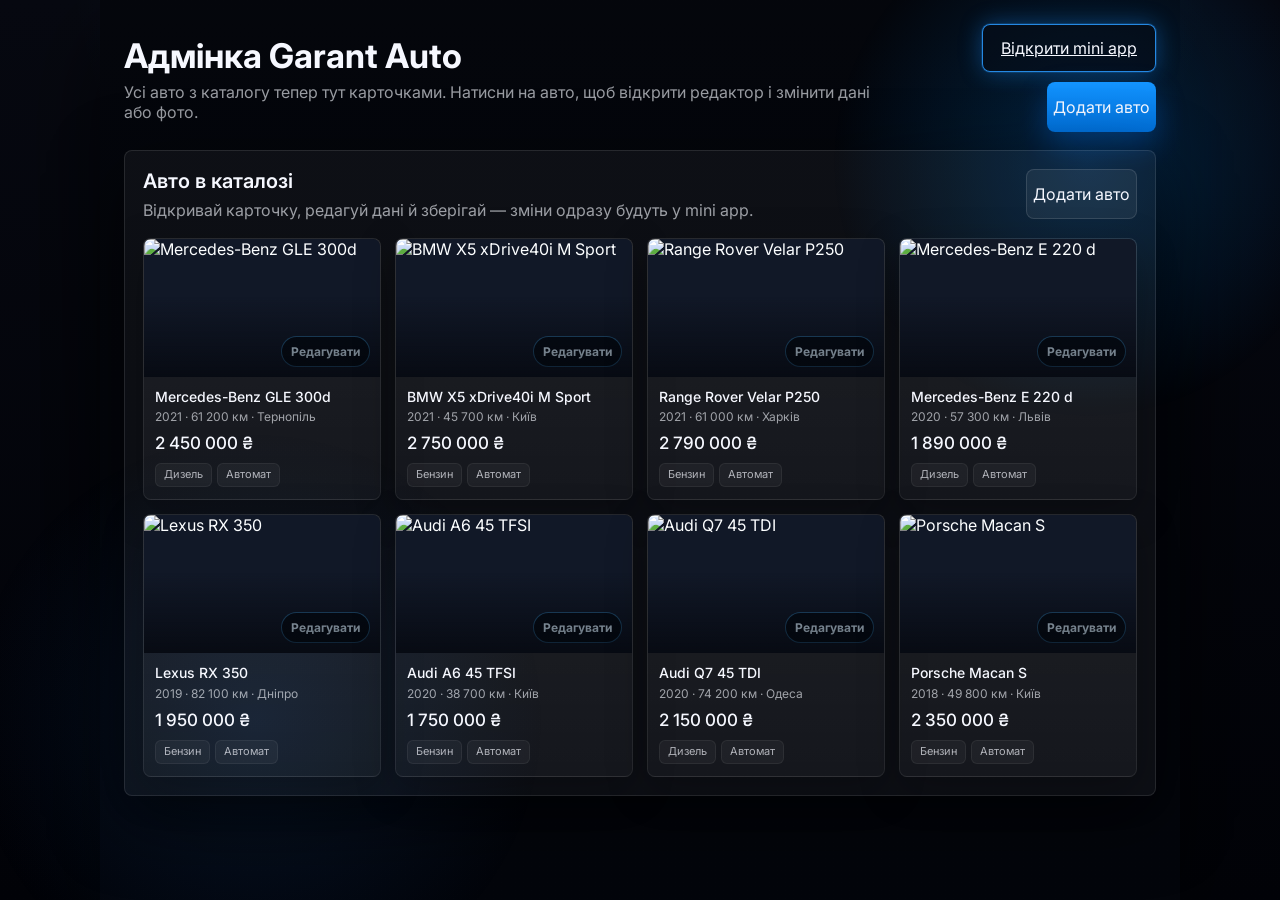
==== admin.html @ 07d1deeb "Move app files to root" ====
<!doctype html>
<html lang="uk">
  <head>
    <meta charset="UTF-8" />
    <meta name="viewport" content="width=device-width, initial-scale=1, viewport-fit=cover" />
    <meta name="theme-color" content="#05070c" />
    <title>Garant Auto Admin</title>
    <link rel="preconnect" href="https://fonts.googleapis.com" />
    <link rel="preconnect" href="https://fonts.gstatic.com" crossorigin />
    <link
      href="https://fonts.googleapis.com/css2?family=Inter:wght@400;500;600;700;800&display=swap"
      rel="stylesheet"
    />
    <link rel="stylesheet" href="./styles.css" />
  </head>
  <body>
    <main class="admin-shell">
      <header class="admin-header">
        <div>
          <h1>Адмінка Garant Auto</h1>
          <p>Усі авто з каталогу тепер тут карточками. Натисни на авто, щоб відкрити редактор і змінити дані або фото.</p>
        </div>
        <div class="admin-header-actions">
          <a class="primary-ghost" href="./index.html">Відкрити mini app</a>
          <button class="solid-button" type="button" data-add-car>Додати авто</button>
        </div>
      </header>

      <section class="admin-view is-active" data-admin-view="list">
        <div class="admin-card admin-catalog-card">
          <div class="admin-section-head">
            <div>
              <h2>Авто в каталозі</h2>
              <p>Відкривай карточку, редагуй дані й зберігай — зміни одразу будуть у mini app.</p>
            </div>
            <button class="soft-button" type="button" data-add-car-secondary>Додати авто</button>
          </div>
          <div class="admin-catalog-grid" data-admin-list></div>
        </div>
      </section>

      <section class="admin-view" data-admin-view="editor">
        <div class="admin-card admin-editor-card">
          <div class="admin-editor-head">
            <button class="soft-button" type="button" data-back-to-list>← Назад до карточок</button>
            <h2 data-form-title>Нове авто</h2>
          </div>

          <form class="admin-form" data-car-form>
            <input type="hidden" name="id" />
            <input type="hidden" name="cover" data-cover-input />
            <input type="hidden" name="photos" data-photos-input />

            <div class="field-row">
              <label class="field">
                <span>Назва</span>
                <input name="title" required placeholder="BMW X5 xDrive40i M Sport" />
              </label>
              <label class="field">
                <span>Статус</span>
                <select name="status" required>
                  <option value="В наявності">В наявності</option>
                  <option value="Бронь">Бронь</option>
                  <option value="Продано">Продано</option>
                </select>
              </label>
            </div>

            <div class="field-row">
              <label class="field">
                <span>Марка</span>
                <input name="make" required placeholder="BMW" />
              </label>
              <label class="field">
                <span>Модель</span>
                <input name="model" required placeholder="X5" />
              </label>
            </div>

            <div class="field-row">
              <label class="field">
                <span>Ціна, ₴</span>
                <input name="price" required type="number" min="0" inputmode="numeric" placeholder="2750000" />
              </label>
              <label class="field">
                <span>Рік</span>
                <input name="year" required type="number" min="1990" max="2035" inputmode="numeric" placeholder="2021" />
              </label>
            </div>

            <div class="field-row">
              <label class="field">
                <span>Пробіг, км</span>
                <input name="mileage" required type="number" min="0" inputmode="numeric" placeholder="45700" />
              </label>
              <label class="field">
                <span>Місто</span>
                <input name="city" required placeholder="Київ" />
              </label>
            </div>

            <div class="field-row">
              <label class="field">
                <span>Паливо</span>
                <select name="fuel" required>
                  <option value="Бензин">Бензин</option>
                  <option value="Дизель">Дизель</option>
                  <option value="Гібрид">Гібрид</option>
                  <option value="Електро">Електро</option>
                </select>
              </label>
              <label class="field">
                <span>Коробка</span>
                <select name="gearbox" required>
                  <option value="Автомат">Автомат</option>
                  <option value="Механіка">Механіка</option>
                  <option value="Типтронік">Типтронік</option>
                  <option value="Робот">Робот</option>
                  <option value="Варіатор">Варіатор</option>
                  <option value="DSG">DSG</option>
                  <option value="Напівавтомат">Напівавтомат</option>
                  <option value="Секвентальна">Секвентальна</option>
                </select>
              </label>
            </div>

            <div class="field-row">
              <label class="field">
                <span>Кузов</span>
                <input name="body" required placeholder="Позашляховик" />
              </label>
              <label class="field">
                <span>Двигун</span>
                <input name="engine" required placeholder="3.0 л" />
              </label>
            </div>

            <label class="field">
              <span>Опис</span>
              <textarea name="description" required placeholder="Офіційний автомобіль, прозора історія..."></textarea>
            </label>

            <div class="field photo-field">
              <span>Фото авто</span>
              <p>Натисни на квадрат з плюсом, щоб вибрати фото з галереї або папки. Перше фото буде головним у каталозі.</p>
              <input class="photo-input" type="file" accept="image/*" multiple data-photo-input />
              <div class="photo-grid" data-photo-grid></div>
            </div>

            <div class="admin-actions">
              <button class="soft-button" type="button" data-reset-form>Очистити</button>
              <button class="solid-button" type="submit">Зберегти авто</button>
            </div>
          </form>
        </div>
      </section>

      <div class="toast" data-toast></div>
    </main>
    <script src="./admin.js"></script>
  </body>
</html>
---- styles.css ----
:root {
  color-scheme: dark;
  --bg: #05070c;
  --panel: rgba(12, 16, 24, 0.88);
  --panel-solid: #0b0f17;
  --card: rgba(18, 22, 31, 0.82);
  --card-soft: rgba(255, 255, 255, 0.05);
  --line: rgba(255, 255, 255, 0.12);
  --line-strong: rgba(255, 255, 255, 0.2);
  --text: #f6f8ff;
  --muted: rgba(246, 248, 255, 0.62);
  --faint: rgba(246, 248, 255, 0.38);
  --blue: #0987ff;
  --blue-2: #4db5ff;
  --green: #2ee59d;
  --danger: #ff5b69;
  --radius: 8px;
  --shadow: 0 22px 70px rgba(0, 0, 0, 0.55);
  --safe-bottom: env(safe-area-inset-bottom, 0px);
}

* {
  box-sizing: border-box;
}

html {
  min-height: 100%;
  background: #020308;
}

body {
  min-height: 100dvh;
  margin: 0;
  background:
    radial-gradient(circle at 50% -10%, rgba(31, 129, 255, 0.22), transparent 36rem),
    linear-gradient(180deg, #070911 0%, #020308 100%);
  color: var(--text);
  font-family: Inter, system-ui, -apple-system, BlinkMacSystemFont, "Segoe UI", sans-serif;
  -webkit-font-smoothing: antialiased;
}

button,
input,
select,
textarea {
  font: inherit;
}

button {
  border: 0;
}

img {
  display: block;
  max-width: 100%;
}

.app-shell,
.admin-shell {
  width: min(100%, 440px);
  min-height: 100dvh;
  margin: 0 auto;
  background:
    linear-gradient(180deg, rgba(3, 5, 11, 0.48) 0%, rgba(3, 5, 11, 0.98) 42%),
    #05070c;
  position: relative;
  overflow: hidden;
  box-shadow: 0 30px 100px rgba(0, 0, 0, 0.6);
}

.app-shell::before,
.admin-shell::before {
  content: "";
  position: fixed;
  inset: 0;
  pointer-events: none;
  background:
    radial-gradient(circle at 85% 18%, rgba(0, 140, 255, 0.22), transparent 16rem),
    radial-gradient(circle at 20% 80%, rgba(24, 82, 154, 0.18), transparent 18rem);
}

.screen {
  min-height: 100dvh;
  padding: 20px 18px calc(96px + var(--safe-bottom));
  position: relative;
  z-index: 1;
  animation: screenIn 360ms ease both;
}

@keyframes screenIn {
  from {
    opacity: 0;
    transform: translateY(12px);
  }
  to {
    opacity: 1;
    transform: translateY(0);
  }
}

.topbar {
  height: 58px;
  display: grid;
  grid-template-columns: 48px 1fr 48px;
  align-items: center;
  gap: 8px;
  position: relative;
  z-index: 5;
}

.logo-mark {
  justify-self: center;
  width: 168px;
  height: 54px;
  display: grid;
  place-items: center;
  position: relative;
  overflow: visible;
}

.logo-image {
  width: 168px;
  height: 54px;
  object-fit: contain;
  filter: drop-shadow(0 0 18px rgba(0, 140, 255, 0.42));
}

.icon-button {
  width: 44px;
  height: 44px;
  border-radius: 50%;
  color: var(--text);
  background: rgba(255, 255, 255, 0.04);
  border: 1px solid rgba(255, 255, 255, 0.1);
  display: inline-grid;
  place-items: center;
  cursor: pointer;
  transition: transform 180ms ease, border-color 180ms ease, background 180ms ease, box-shadow 180ms ease;
}

.icon-button:hover,
.icon-button:focus-visible {
  border-color: rgba(55, 164, 255, 0.55);
  box-shadow: 0 0 0 4px rgba(10, 137, 255, 0.12);
}

.icon-button:active {
  transform: scale(0.94);
}

.icon-button.is-flat {
  background: transparent;
  border-color: transparent;
}

.icon {
  width: 23px;
  height: 23px;
  fill: none;
  stroke: currentColor;
  stroke-width: 1.8;
  stroke-linecap: round;
  stroke-linejoin: round;
}

.hamburger {
  justify-self: end;
  background: transparent;
  border-color: transparent;
}

.hamburger .icon {
  width: 28px;
  height: 28px;
}

/* Showroom hero */
.showroom-screen {
  padding-top: 0;
}

.hero {
  min-height: 500px;
  margin: -58px -18px 18px;
  padding: 100px 18px 22px;
  display: flex;
  flex-direction: column;
  justify-content: flex-end;
  position: relative;
  overflow: hidden;
  isolation: isolate;
  background: #05070c;
}

.hero::before {
  content: "";
  position: absolute;
  inset: 0;
  background: url("./assets/hero.jpg") center top / cover no-repeat;
  filter: brightness(0.88) saturate(1.12) contrast(1.04);
  z-index: -2;
}

.hero::after {
  content: "";
  position: absolute;
  inset: 0;
  z-index: -1;
  pointer-events: none;
  background:
    linear-gradient(180deg, rgba(5, 7, 12, 0) 0%, rgba(5, 7, 12, 0.02) 56%, rgba(5, 7, 12, 0.28) 78%, rgba(5, 7, 12, 0.72) 92%, #05070c 100%),
    linear-gradient(90deg, rgba(5, 7, 12, 0.045) 0%, rgba(5, 7, 12, 0) 7%, rgba(5, 7, 12, 0) 93%, rgba(5, 7, 12, 0.045) 100%);
}

.hero-tagline {
  position: absolute;
  z-index: 2;
  top: 108px;
  left: 18px;
  max-width: 258px;
  margin: 0;
  color: #2b5da2;
  font-size: clamp(25px, 6.4vw, 30px);
  line-height: 1.1;
  letter-spacing: -0.024em;
  font-weight: 700;
  -webkit-text-stroke: 0.25px rgba(179, 219, 255, 0.28);
  text-shadow:
    0 1px 0 rgba(176, 220, 255, 0.18),
    0 10px 30px rgba(0, 0, 0, 0.78),
    0 0 16px rgba(43, 93, 162, 0.42);
}

.hero-edge {
  position: absolute;
  z-index: 1;
  pointer-events: none;
}

.hero-edge-top {
  top: 0;
  left: 0;
  right: 0;
  height: 6px;
  -webkit-backdrop-filter: blur(2px);
  backdrop-filter: blur(2px);
  background: linear-gradient(180deg, rgba(5, 7, 12, 0.05), rgba(5, 7, 12, 0));
}

.hero-edge-right {
  top: 0;
  right: -1px;
  bottom: 0;
  width: 34px;
  -webkit-backdrop-filter: blur(2.5px);
  backdrop-filter: blur(2.5px);
  background: linear-gradient(270deg, rgba(5, 7, 12, 0.045) 0%, rgba(5, 7, 12, 0.025) 42%, rgba(5, 7, 12, 0) 100%);
  -webkit-mask-image: linear-gradient(270deg, #000 0%, rgba(0, 0, 0, 0.62) 36%, transparent 100%);
  mask-image: linear-gradient(270deg, #000 0%, rgba(0, 0, 0, 0.62) 36%, transparent 100%);
}

.hero-edge-bottom {
  left: 0;
  right: 0;
  bottom: 0;
  height: 158px;
  -webkit-backdrop-filter: blur(5px);
  backdrop-filter: blur(5px);
  background: linear-gradient(180deg, rgba(5, 7, 12, 0) 0%, rgba(5, 7, 12, 0.22) 38%, rgba(5, 7, 12, 0.72) 74%, #05070c 100%);
  -webkit-mask-image: linear-gradient(180deg, transparent 0%, rgba(0, 0, 0, 0.28) 26%, #000 100%);
  mask-image: linear-gradient(180deg, transparent 0%, rgba(0, 0, 0, 0.28) 26%, #000 100%);
}

.hero-edge-left {
  top: 0;
  left: -1px;
  bottom: 0;
  width: 22px;
  -webkit-backdrop-filter: blur(2px);
  backdrop-filter: blur(2px);
  background: linear-gradient(90deg, rgba(5, 7, 12, 0.035) 0%, rgba(5, 7, 12, 0.016) 44%, rgba(5, 7, 12, 0) 100%);
  -webkit-mask-image: linear-gradient(90deg, #000 0%, rgba(0, 0, 0, 0.55) 36%, transparent 100%);
  mask-image: linear-gradient(90deg, #000 0%, rgba(0, 0, 0, 0.55) 36%, transparent 100%);
}

.hero-content {
  position: relative;
  z-index: 1;
  display: grid;
  gap: 14px;
}

.hero-title {
  max-width: 330px;
  margin: 0 0 12px;
  font-size: clamp(42px, 11vw, 56px);
  line-height: 0.96;
  letter-spacing: 0;
  font-weight: 500;
}

.hero-copy {
  max-width: 240px;
  margin: 0 0 22px;
  color: rgba(246, 248, 255, 0.74);
  font-size: 17px;
  line-height: 1.45;
}

.primary-ghost {
  min-height: 48px;
  padding: 0 18px;
  border-radius: var(--radius);
  display: inline-flex;
  align-items: center;
  justify-content: center;
  gap: 9px;
  color: var(--text);
  background: rgba(7, 12, 22, 0.55);
  border: 1px solid rgba(43, 154, 255, 0.88);
  box-shadow: 0 0 0 1px rgba(43, 154, 255, 0.16), 0 0 22px rgba(23, 142, 255, 0.38);
  cursor: pointer;
  transition: transform 190ms ease, background 190ms ease, box-shadow 190ms ease;
}

.primary-ghost:active {
  transform: translateY(1px) scale(0.98);
}

.search-bar {
  height: 58px;
  display: grid;
  grid-template-columns: 42px 1fr 42px;
  align-items: center;
  gap: 4px;
  padding: 0 10px;
  border-radius: var(--radius);
  border: 1px solid rgba(255, 255, 255, 0.15);
  background: rgba(9, 13, 22, 0.76);
  box-shadow: inset 0 1px 0 rgba(255, 255, 255, 0.05), 0 14px 38px rgba(0, 0, 0, 0.22);
  backdrop-filter: blur(18px);
}

.hero .search-bar {
  margin-top: 0;
}

.search-bar input {
  width: 100%;
  min-width: 0;
  border: 0;
  outline: 0;
  background: transparent;
  color: var(--text);
  font-size: 15px;
}

.search-bar input::placeholder {
  color: rgba(246, 248, 255, 0.46);
}

.search-bar .icon-button {
  width: 38px;
  height: 38px;
  background: transparent;
  border-color: transparent;
}

.section-head {
  display: flex;
  align-items: end;
  justify-content: space-between;
  gap: 14px;
  margin: 22px 0 14px;
}

.section-title,
.page-title {
  margin: 0;
  font-weight: 500;
  letter-spacing: 0;
}

.section-title {
  font-size: 23px;
}

.page-title {
  margin-top: 18px;
  margin-bottom: 16px;
  font-size: 42px;
  line-height: 1.05;
}

.text-link {
  color: rgba(126, 184, 255, 0.94);
  background: transparent;
  display: inline-flex;
  align-items: center;
  gap: 8px;
  padding: 8px 0;
  cursor: pointer;
  white-space: nowrap;
}

.rail {
  display: grid;
  grid-auto-flow: column;
  grid-auto-columns: minmax(166px, 1fr);
  gap: 12px;
  overflow-x: auto;
  padding: 0 0 18px;
  margin: 0 -4px;
  scroll-snap-type: x mandatory;
  scrollbar-width: none;
}

.rail::-webkit-scrollbar {
  display: none;
}

.rail .car-card {
  scroll-snap-align: start;
}

.toolbar {
  display: grid;
  grid-template-columns: auto minmax(0, 1fr) 94px;
  gap: 10px;
  align-items: center;
  margin: 14px 0 18px;
  position: relative;
  z-index: 6;
}

.pill-button {
  height: 48px;
  padding: 0 14px;
  border-radius: var(--radius);
  border: 1px solid rgba(255, 255, 255, 0.12);
  background: rgba(255, 255, 255, 0.035);
  color: var(--text);
  display: inline-flex;
  align-items: center;
  justify-content: center;
  gap: 8px;
  cursor: pointer;
  transition: transform 180ms ease, border-color 180ms ease, background 180ms ease, box-shadow 180ms ease;
  white-space: nowrap;
}

.filter-action {
  padding-inline: 12px;
}

.sort-control {
  min-width: 0;
  position: relative;
}

.sort-button {
  width: 100%;
  min-width: 0;
  padding-inline: 10px;
}

.sort-label {
  min-width: 0;
  overflow: hidden;
  text-overflow: ellipsis;
}

.sort-popover {
  position: absolute;
  top: calc(100% + 8px);
  left: 50%;
  width: min(178px, 84vw);
  display: grid;
  gap: 6px;
  padding: 8px;
  border-radius: var(--radius);
  background: rgba(11, 16, 25, 0.98);
  border: 1px solid rgba(255, 255, 255, 0.12);
  box-shadow: var(--shadow);
  transform: translate(-50%, -6px);
  opacity: 0;
  pointer-events: none;
  transition: opacity 180ms ease, transform 180ms ease;
}

.sort-control.is-open .sort-popover {
  transform: translate(-50%, 0);
  opacity: 1;
  pointer-events: auto;
}

.sort-popover button {
  min-height: 40px;
  border-radius: 6px;
  padding: 0 10px;
  color: var(--text);
  background: transparent;
  text-align: left;
  cursor: pointer;
}

.sort-popover button.is-active,
.sort-popover button:hover {
  background: rgba(12, 127, 255, 0.18);
  color: #d7efff;
}

.pill-button.is-active,
.pill-button:hover,
.pill-button:focus-visible {
  border-color: rgba(43, 154, 255, 0.78);
  background: rgba(8, 112, 223, 0.16);
  box-shadow: 0 0 18px rgba(17, 137, 255, 0.24);
}

.pill-button:active {
  transform: scale(0.97);
}

.view-toggle {
  display: grid;
  grid-template-columns: 1fr 1fr;
  width: 94px;
  height: 48px;
  border-radius: var(--radius);
  border: 1px solid rgba(255, 255, 255, 0.12);
  overflow: hidden;
}

.view-toggle button {
  color: var(--muted);
  background: rgba(255, 255, 255, 0.03);
  display: grid;
  place-items: center;
  cursor: pointer;
}

.view-toggle button.is-active {
  color: var(--blue-2);
  background: rgba(12, 136, 255, 0.16);
}

.grid {
  display: grid;
  grid-template-columns: repeat(2, minmax(0, 1fr));
  gap: 14px;
}

.grid.is-list {
  grid-template-columns: 1fr;
}

.car-card {
  min-width: 0;
  border-radius: var(--radius);
  overflow: hidden;
  background: linear-gradient(180deg, rgba(255, 255, 255, 0.07), rgba(255, 255, 255, 0.035));
  border: 1px solid rgba(255, 255, 255, 0.08);
  box-shadow: 0 12px 40px rgba(0, 0, 0, 0.25);
  position: relative;
  cursor: pointer;
  transition: transform 180ms ease, border-color 180ms ease, box-shadow 180ms ease;
}

.car-card:hover,
.car-card:focus-visible {
  transform: translateY(-3px);
  border-color: rgba(46, 151, 255, 0.36);
  box-shadow: 0 18px 52px rgba(0, 0, 0, 0.32);
}

.car-card:active {
  transform: translateY(-1px) scale(0.99);
}

.car-media {
  height: 138px;
  position: relative;
  overflow: hidden;
  background: #111827;
}

.rail .car-media {
  height: 152px;
}

.grid.is-list .car-card {
  display: grid;
  grid-template-columns: 148px 1fr;
  min-height: 146px;
}

.grid.is-list .car-media {
  height: 100%;
}

.car-media img {
  width: 100%;
  height: 100%;
  object-fit: cover;
  filter: saturate(0.88) contrast(1.05);
  transition: transform 500ms ease;
}

.car-card:hover .car-media img {
  transform: scale(1.045);
}

.car-media::after {
  content: "";
  position: absolute;
  inset: 0;
  background: linear-gradient(180deg, transparent 42%, rgba(3, 5, 10, 0.68) 100%);
}

.favorite-button {
  position: absolute;
  top: 10px;
  right: 10px;
  z-index: 2;
  width: 36px;
  height: 36px;
  border-radius: 50%;
  display: grid;
  place-items: center;
  color: #fff;
  background: rgba(2, 4, 8, 0.35);
  border: 1px solid rgba(255, 255, 255, 0.16);
  backdrop-filter: blur(12px);
  cursor: pointer;
  transition: transform 160ms ease, color 160ms ease, background 160ms ease;
}

.favorite-button.is-saved {
  color: #ff7582;
  background: rgba(255, 91, 105, 0.14);
}

.favorite-button.is-saved .icon {
  fill: currentColor;
}

.favorite-button:active {
  transform: scale(0.9);
}

.car-body {
  padding: 11px 11px 12px;
}

.car-title {
  margin: 0 0 4px;
  font-size: 14px;
  line-height: 1.22;
  font-weight: 500;
}

.grid.is-list .car-title {
  font-size: 17px;
}

.car-meta {
  margin: 0 0 8px;
  color: var(--muted);
  font-size: 12px;
  line-height: 1.35;
}

.price {
  margin: 0;
  font-size: 17px;
  font-weight: 500;
  letter-spacing: 0;
}

.grid.is-list .price {
  font-size: 20px;
}

.chips {
  display: flex;
  flex-wrap: wrap;
  gap: 5px;
  margin-top: 10px;
}

.chip {
  min-height: 24px;
  padding: 4px 8px;
  border-radius: 6px;
  background: rgba(255, 255, 255, 0.045);
  border: 1px solid rgba(255, 255, 255, 0.06);
  color: rgba(246, 248, 255, 0.68);
  font-size: 11px;
  line-height: 1.2;
}

.empty-state {
  min-height: 300px;
  display: grid;
  place-items: center;
  text-align: center;
  color: var(--muted);
  border: 1px dashed rgba(255, 255, 255, 0.13);
  border-radius: var(--radius);
  background: rgba(255, 255, 255, 0.025);
  padding: 28px;
}

.empty-state h2 {
  margin: 0 0 10px;
  color: var(--text);
  font-size: 22px;
  font-weight: 600;
}

.empty-state p {
  margin: 0;
  line-height: 1.5;
}

.bottom-nav {
  position: fixed;
  left: 50%;
  bottom: 0;
  z-index: 20;
  width: min(100%, 440px);
  transform: translateX(-50%);
  display: grid;
  grid-template-columns: repeat(4, 1fr);
  gap: 0;
  padding: 9px 10px calc(9px + var(--safe-bottom));
  background: rgba(9, 12, 19, 0.9);
  border-top: 1px solid rgba(255, 255, 255, 0.1);
  backdrop-filter: blur(22px);
  box-shadow: 0 -18px 50px rgba(0, 0, 0, 0.34);
}

.nav-item {
  height: 62px;
  border-radius: var(--radius);
  color: rgba(246, 248, 255, 0.58);
  background: transparent;
  display: flex;
  flex-direction: column;
  align-items: center;
  justify-content: center;
  gap: 5px;
  cursor: pointer;
  transition: color 190ms ease, background 190ms ease, box-shadow 190ms ease, transform 190ms ease;
}

.nav-item span {
  font-size: 11px;
}

.nav-item .icon {
  width: 25px;
  height: 25px;
}

.nav-item.is-active {
  color: #cce9ff;
  background: rgba(0, 127, 255, 0.22);
  box-shadow: inset 0 0 0 1px rgba(28, 141, 255, 0.62), 0 0 24px rgba(0, 127, 255, 0.3);
}

.nav-item:active {
  transform: scale(0.96);
}

.drawer-backdrop {
  position: absolute;
  inset: 0;
  z-index: 50;
  background: rgba(0, 0, 0, 0.46);
  opacity: 0;
  pointer-events: none;
  transition: opacity 260ms ease;
}

.sheet-backdrop {
  position: fixed;
  inset: 0;
  z-index: 50;
  background: rgba(0, 0, 0, 0.46);
  opacity: 0;
  pointer-events: none;
  transition: opacity 260ms ease;
}

.drawer-backdrop.is-open,
.sheet-backdrop.is-open {
  opacity: 1;
  pointer-events: auto;
}

.drawer {
  position: absolute;
  z-index: 55;
  top: 0;
  right: 0;
  width: min(82vw, 320px);
  height: 100%;
  min-height: 100dvh;
  padding: 24px 18px;
  background:
    linear-gradient(180deg, rgba(18, 24, 36, 0.98), rgba(6, 9, 15, 0.98)),
    #0a0e17;
  border-left: 1px solid rgba(255, 255, 255, 0.12);
  box-shadow: -24px 0 70px rgba(0, 0, 0, 0.55);
  transform: translateX(105%);
  transition: transform 320ms cubic-bezier(0.22, 1, 0.36, 1);
}

.drawer.is-open {
  transform: translateX(0);
}

.drawer-head {
  display: flex;
  justify-content: space-between;
  align-items: center;
  margin-bottom: 28px;
}

.drawer-title {
  margin: 0;
  font-size: 15px;
  letter-spacing: 0.08em;
  text-transform: uppercase;
  color: var(--muted);
}

.drawer-nav {
  display: grid;
  gap: 10px;
}

.drawer-link {
  min-height: 54px;
  border-radius: var(--radius);
  color: var(--text);
  background: rgba(255, 255, 255, 0.04);
  border: 1px solid rgba(255, 255, 255, 0.09);
  display: flex;
  align-items: center;
  justify-content: space-between;
  padding: 0 14px;
  cursor: pointer;
  transition: background 180ms ease, border-color 180ms ease, transform 180ms ease;
}

.drawer-link.is-active,
.drawer-link:hover {
  background: rgba(12, 127, 255, 0.16);
  border-color: rgba(48, 157, 255, 0.58);
}

.drawer-link:active {
  transform: scale(0.98);
}

.sheet {
  position: fixed;
  z-index: 60;
  left: 50%;
  bottom: 0;
  width: min(100%, 440px);
  max-height: min(82dvh, 720px);
  overflow: auto;
  transform: translate(-50%, 105%);
  border-radius: 20px 20px 0 0;
  background:
    linear-gradient(180deg, rgba(17, 23, 34, 0.98), rgba(7, 10, 16, 0.98)),
    #080c13;
  border: 1px solid rgba(255, 255, 255, 0.1);
  box-shadow: 0 -30px 80px rgba(0, 0, 0, 0.64);
  padding: 18px 18px calc(22px + var(--safe-bottom));
  transition: transform 320ms cubic-bezier(0.22, 1, 0.36, 1);
}

.sheet.is-open {
  transform: translate(-50%, 0);
}

.sheet-head {
  display: flex;
  align-items: center;
  justify-content: space-between;
  margin-bottom: 16px;
}

.sheet-head h2 {
  margin: 0;
  font-size: 24px;
  font-weight: 600;
}

.filter-form {
  display: grid;
  gap: 13px;
}

.field {
  display: grid;
  gap: 8px;
}

.field label {
  color: rgba(246, 248, 255, 0.7);
  font-size: 13px;
}

.field input,
.field select,
.field textarea {
  width: 100%;
  min-height: 46px;
  border-radius: var(--radius);
  border: 1px solid rgba(255, 255, 255, 0.12);
  outline: 0;
  background: rgba(255, 255, 255, 0.055);
  color: var(--text);
  padding: 0 12px;
}

.make-field > span {
  color: rgba(246, 248, 255, 0.7);
  font-size: 13px;
}

.make-search {
  margin-bottom: 2px;
}

.make-options {
  max-height: 188px;
  overflow: auto;
  display: grid;
  grid-template-columns: repeat(2, minmax(0, 1fr));
  gap: 7px;
  padding-right: 3px;
  scrollbar-width: thin;
}

.make-options button {
  min-height: 38px;
  border-radius: 6px;
  padding: 0 10px;
  color: rgba(246, 248, 255, 0.76);
  background: rgba(255, 255, 255, 0.045);
  border: 1px solid rgba(255, 255, 255, 0.08);
  text-align: left;
  cursor: pointer;
}

.make-options button.is-active,
.make-options button:hover {
  color: var(--text);
  border-color: rgba(43, 154, 255, 0.7);
  background: rgba(8, 112, 223, 0.16);
}

.field textarea {
  min-height: 118px;
  padding-top: 12px;
  resize: vertical;
  line-height: 1.45;
}

.field select option {
  color: #10131b;
}

.field-row {
  display: grid;
  grid-template-columns: 1fr 1fr;
  gap: 10px;
}

.sheet-actions,
.admin-actions {
  display: grid;
  grid-template-columns: 1fr 1fr;
  gap: 10px;
  margin-top: 8px;
}

.solid-button,
.soft-button,
.danger-button {
  min-height: 50px;
  border-radius: var(--radius);
  color: var(--text);
  cursor: pointer;
  transition: transform 180ms ease, opacity 180ms ease, box-shadow 180ms ease;
}

.solid-button {
  background: linear-gradient(180deg, #1394ff, #006ed7);
  box-shadow: 0 12px 30px rgba(0, 120, 255, 0.32);
}

.soft-button {
  background: rgba(255, 255, 255, 0.06);
  border: 1px solid rgba(255, 255, 255, 0.12);
}

.danger-button {
  background: rgba(255, 91, 105, 0.12);
  border: 1px solid rgba(255, 91, 105, 0.32);
  color: #ff9aa3;
}

.solid-button:active,
.soft-button:active,
.danger-button:active {
  transform: scale(0.98);
}

.detail-screen {
  padding: 0 0 calc(92px + var(--safe-bottom));
}

.detail-topbar {
  position: absolute;
  inset: 20px 18px auto;
  z-index: 5;
  grid-template-columns: 48px 1fr 96px;
}

.icon-button.is-saved {
  color: #ff7582;
  background: rgba(255, 91, 105, 0.14);
}

.icon-button.is-saved .icon {
  fill: currentColor;
}

.detail-hero {
  min-height: 535px;
  padding: 90px 18px 20px;
  position: relative;
  overflow: hidden;
}

.detail-hero::after {
  content: "";
  position: absolute;
  width: 640px;
  height: 230px;
  right: -245px;
  bottom: 88px;
  border-radius: 50%;
  border: 17px solid rgba(13, 139, 255, 0.72);
  border-left-color: transparent;
  border-bottom-color: rgba(74, 196, 255, 0.58);
  filter: blur(1px) drop-shadow(0 0 22px rgba(0, 127, 255, 0.7));
  transform: rotate(-12deg);
}

.detail-main-photo {
  position: absolute;
  inset: 0;
  width: 100%;
  height: 100%;
  object-fit: cover;
  filter: brightness(0.58) saturate(0.92) contrast(1.08);
}

.detail-hero::before {
  content: "";
  position: absolute;
  inset: 0;
  z-index: 1;
  background: linear-gradient(180deg, rgba(3, 5, 10, 0.2), rgba(3, 5, 10, 0.14) 44%, #05070c 96%);
}

.thumbs {
  position: relative;
  z-index: 2;
  display: grid;
  grid-template-columns: repeat(5, 1fr);
  gap: 9px;
  margin-top: 330px;
}

.thumb {
  height: 72px;
  border-radius: var(--radius);
  overflow: hidden;
  border: 1px solid rgba(255, 255, 255, 0.14);
  background: rgba(255, 255, 255, 0.04);
  cursor: pointer;
}

.thumb.is-active {
  border-color: rgba(30, 151, 255, 0.95);
  box-shadow: 0 0 18px rgba(0, 127, 255, 0.36);
}

.thumb img {
  width: 100%;
  height: 100%;
  object-fit: cover;
}

.counter-badge {
  position: absolute;
  left: 18px;
  bottom: 112px;
  z-index: 3;
  padding: 8px 12px;
  border-radius: var(--radius);
  background: rgba(4, 7, 13, 0.58);
  border: 1px solid rgba(255, 255, 255, 0.12);
  backdrop-filter: blur(14px);
  font-size: 13px;
}

.detail-content {
  padding: 0 18px 20px;
  position: relative;
  z-index: 2;
}

.status-row {
  display: flex;
  flex-wrap: wrap;
  gap: 8px;
  margin-bottom: 18px;
}

.status-pill {
  min-height: 32px;
  display: inline-flex;
  align-items: center;
  gap: 8px;
  padding: 6px 12px;
  border-radius: 999px;
  background: rgba(255, 255, 255, 0.055);
  border: 1px solid rgba(255, 255, 255, 0.09);
  color: rgba(246, 248, 255, 0.78);
  font-size: 13px;
}

.status-dot {
  width: 9px;
  height: 9px;
  border-radius: 50%;
  background: var(--blue);
  box-shadow: 0 0 12px rgba(0, 127, 255, 0.8);
}

.detail-title {
  margin: 0 0 10px;
  font-size: 32px;
  line-height: 1.08;
  font-weight: 500;
}

.detail-meta {
  display: flex;
  flex-wrap: wrap;
  gap: 9px;
  margin: 0 0 18px;
  color: var(--muted);
}

.detail-price {
  margin: 0 0 20px;
  font-size: 33px;
  line-height: 1;
  font-weight: 500;
}

.spec-grid {
  display: grid;
  grid-template-columns: repeat(4, minmax(0, 1fr));
  border: 1px solid rgba(255, 255, 255, 0.11);
  border-radius: var(--radius);
  overflow: hidden;
  background: rgba(255, 255, 255, 0.035);
  margin-bottom: 22px;
}

.spec {
  min-height: 120px;
  padding: 12px 8px;
  text-align: center;
  border-right: 1px solid rgba(255, 255, 255, 0.09);
  display: flex;
  flex-direction: column;
  align-items: center;
  justify-content: center;
  gap: 5px;
}

.spec:last-child {
  border-right: 0;
}

.spec .icon {
  color: #64b9ff;
  width: 24px;
  height: 24px;
  margin-bottom: 3px;
}

.spec-label {
  color: var(--muted);
  font-size: 12px;
}

.spec-value {
  font-size: 16px;
  line-height: 1.22;
}

.spec-note {
  color: var(--muted);
  font-size: 12px;
}

.description h2 {
  margin: 0 0 12px;
  font-size: 21px;
  font-weight: 500;
}

.description p {
  max-height: 94px;
  overflow: hidden;
  margin: 0;
  color: rgba(246, 248, 255, 0.74);
  line-height: 1.55;
}

.description.is-expanded p {
  max-height: none;
}

.show-more {
  margin-top: 8px;
  color: #66b7ff;
  background: transparent;
  padding: 6px 0;
  cursor: pointer;
}

.contact-bar {
  position: sticky;
  bottom: calc(83px + var(--safe-bottom));
  z-index: 9;
  display: grid;
  grid-template-columns: 1fr 1fr;
  gap: 10px;
  margin-top: 20px;
}

.contact-bar .soft-button,
.contact-bar .solid-button {
  display: inline-flex;
  align-items: center;
  justify-content: center;
  gap: 8px;
}

.admin-shell {
  width: min(100%, 1080px);
  min-height: 100dvh;
  overflow: visible;
  padding: 24px;
}

.admin-layout {
  position: relative;
  z-index: 1;
  display: grid;
  grid-template-columns: minmax(300px, 390px) 1fr;
  gap: 18px;
  align-items: start;
}

.admin-header {
  position: relative;
  z-index: 1;
  display: flex;
  justify-content: space-between;
  align-items: center;
  gap: 14px;
  margin-bottom: 18px;
}

.admin-header h1 {
  margin: 0;
  font-size: 34px;
  font-weight: 700;
}

.admin-header p {
  margin: 6px 0 0;
  color: var(--muted);
}

.admin-card {
  border-radius: var(--radius);
  border: 1px solid rgba(255, 255, 255, 0.1);
  background: rgba(255, 255, 255, 0.045);
  box-shadow: var(--shadow);
  padding: 16px;
}

.admin-card h2 {
  margin: 0 0 14px;
  font-size: 20px;
  font-weight: 600;
}

.admin-form {
  display: grid;
  gap: 12px;
}

.admin-list {
  display: grid;
  gap: 12px;
}

.admin-row {
  display: grid;
  grid-template-columns: 120px 1fr auto;
  gap: 12px;
  align-items: center;
  border-radius: var(--radius);
  border: 1px solid rgba(255, 255, 255, 0.09);
  background: rgba(255, 255, 255, 0.035);
  padding: 10px;
}

.admin-row img {
  width: 120px;
  height: 78px;
  object-fit: cover;
  border-radius: 6px;
  background: rgba(255, 255, 255, 0.06);
}

.admin-row h3 {
  margin: 0 0 4px;
  font-size: 16px;
}

.admin-row p {
  margin: 0;
  color: var(--muted);
  font-size: 13px;
}

.row-actions {
  display: grid;
  gap: 8px;
  min-width: 86px;
}

.toast {
  position: fixed;
  left: 50%;
  bottom: calc(106px + var(--safe-bottom));
  z-index: 100;
  transform: translate(-50%, 20px);
  opacity: 0;
  pointer-events: none;
  max-width: min(92vw, 390px);
  padding: 13px 16px;
  border-radius: var(--radius);
  background: rgba(17, 23, 34, 0.94);
  border: 1px solid rgba(255, 255, 255, 0.12);
  box-shadow: var(--shadow);
  color: var(--text);
  transition: opacity 240ms ease, transform 240ms ease;
}

.toast.is-visible {
  transform: translate(-50%, 0);
  opacity: 1;
}

@media (max-width: 390px) {
  .screen {
    padding-left: 14px;
    padding-right: 14px;
  }

  .hero {
    margin-left: -14px;
    margin-right: -14px;
    padding-left: 14px;
    padding-right: 14px;
  }

  .hero-title {
    font-size: 40px;
  }

  .page-title {
    font-size: 38px;
  }

  .grid {
    gap: 10px;
  }

  .car-media {
    height: 124px;
  }

  .car-body {
    padding: 10px 9px;
  }

  .price {
    font-size: 15px;
  }

  .toolbar {
    gap: 8px;
    grid-template-columns: auto minmax(0, 1fr) 82px;
  }

  .pill-button {
    padding: 0 10px;
  }

  .view-toggle {
    width: 82px;
  }

  .spec-grid {
    grid-template-columns: repeat(2, minmax(0, 1fr));
  }

  .spec:nth-child(2) {
    border-right: 0;
  }

  .spec:nth-child(1),
  .spec:nth-child(2) {
    border-bottom: 1px solid rgba(255, 255, 255, 0.09);
  }
}

@media (max-width: 760px) {
  .admin-shell {
    width: 100%;
    padding: 18px;
  }

  .admin-layout {
    grid-template-columns: 1fr;
  }

  .admin-header {
    align-items: flex-start;
    flex-direction: column;
  }

  .admin-row {
    grid-template-columns: 96px 1fr;
  }

  .admin-row img {
    width: 96px;
  }

  .row-actions {
    grid-column: 1 / -1;
    grid-template-columns: 1fr 1fr;
  }
}

/* Updated admin catalog/editor */
.admin-header-actions {
  display: flex;
  align-items: center;
  justify-content: flex-end;
  gap: 10px;
  flex-wrap: wrap;
}

.admin-view {
  display: none;
  position: relative;
  z-index: 1;
}

.admin-view.is-active {
  display: block;
}

.admin-catalog-card,
.admin-editor-card {
  padding: 18px;
}

.admin-section-head,
.admin-editor-head {
  display: flex;
  align-items: flex-start;
  justify-content: space-between;
  gap: 14px;
  margin-bottom: 16px;
}

.admin-section-head h2,
.admin-editor-head h2 {
  margin: 0;
}

.admin-section-head p {
  margin: 6px 0 0;
  color: var(--muted);
  line-height: 1.45;
}

.admin-catalog-grid {
  display: grid;
  grid-template-columns: repeat(auto-fill, minmax(210px, 1fr));
  gap: 14px;
}

.admin-car-card {
  cursor: pointer;
  transition: transform 180ms ease, border-color 180ms ease, box-shadow 180ms ease;
}

.admin-car-card:hover,
.admin-car-card:focus-visible {
  transform: translateY(-2px);
  border-color: rgba(77, 181, 255, 0.55);
  box-shadow: 0 18px 44px rgba(0, 0, 0, 0.36), 0 0 0 1px rgba(77, 181, 255, 0.12);
  outline: none;
}

.admin-card-badge {
  position: absolute;
  right: 10px;
  bottom: 10px;
  padding: 7px 9px;
  border-radius: 999px;
  color: #d9efff;
  background: rgba(4, 9, 17, 0.74);
  border: 1px solid rgba(77, 181, 255, 0.42);
  backdrop-filter: blur(12px);
  font-size: 12px;
  font-weight: 700;
}

.admin-editor-card {
  max-width: 860px;
  margin: 0 auto;
}

.admin-form textarea[name="description"] {
  min-height: 120px;
}

.photo-field > p {
  margin: -3px 0 10px;
  color: var(--muted);
  line-height: 1.45;
  font-size: 14px;
}

.photo-input {
  display: none;
}

.photo-grid {
  display: grid;
  grid-template-columns: repeat(auto-fill, minmax(112px, 1fr));
  gap: 10px;
}

.photo-tile,
.photo-add {
  min-height: 112px;
  border-radius: 10px;
  overflow: hidden;
  position: relative;
  border: 1px solid rgba(77, 181, 255, 0.28);
  background: rgba(255, 255, 255, 0.04);
}

.photo-tile img {
  width: 100%;
  height: 112px;
  object-fit: cover;
}

.photo-add {
  display: grid;
  place-items: center;
  align-content: center;
  gap: 5px;
  color: rgba(217, 239, 255, 0.92);
  cursor: pointer;
  border-style: dashed;
  transition: border-color 180ms ease, background 180ms ease, transform 180ms ease;
}

.photo-add:hover,
.photo-add:focus-visible {
  border-color: rgba(77, 181, 255, 0.72);
  background: rgba(77, 181, 255, 0.09);
  transform: translateY(-1px);
  outline: none;
}

.photo-add span {
  font-size: 34px;
  line-height: 0.8;
  font-weight: 300;
}

.photo-add small {
  font-size: 12px;
  color: var(--muted);
}

.cover-label,
.cover-button,
.remove-photo {
  position: absolute;
  border-radius: 999px;
  backdrop-filter: blur(12px);
}

.cover-label,
.cover-button {
  left: 7px;
  bottom: 7px;
  padding: 6px 8px;
  font-size: 11px;
  font-weight: 700;
  color: #eaf6ff;
  background: rgba(5, 11, 20, 0.72);
  border: 1px solid rgba(77, 181, 255, 0.38);
}

.cover-button {
  cursor: pointer;
}

.remove-photo {
  right: 7px;
  top: 7px;
  width: 28px;
  height: 28px;
  color: #fff;
  background: rgba(5, 7, 12, 0.72);
  border: 1px solid rgba(255, 255, 255, 0.18);
  cursor: pointer;
  font-size: 19px;
  line-height: 1;
}

@media (max-width: 760px) {
  .admin-header-actions,
  .admin-section-head,
  .admin-editor-head {
    width: 100%;
    flex-direction: column;
    align-items: stretch;
  }

  .admin-header-actions .primary-ghost,
  .admin-header-actions .solid-button,
  .admin-section-head .soft-button,
  .admin-editor-head .soft-button {
    width: 100%;
  }

  .admin-catalog-grid {
    grid-template-columns: repeat(2, minmax(0, 1fr));
    gap: 10px;
  }

  .admin-car-card .car-media {
    height: 126px;
  }
}
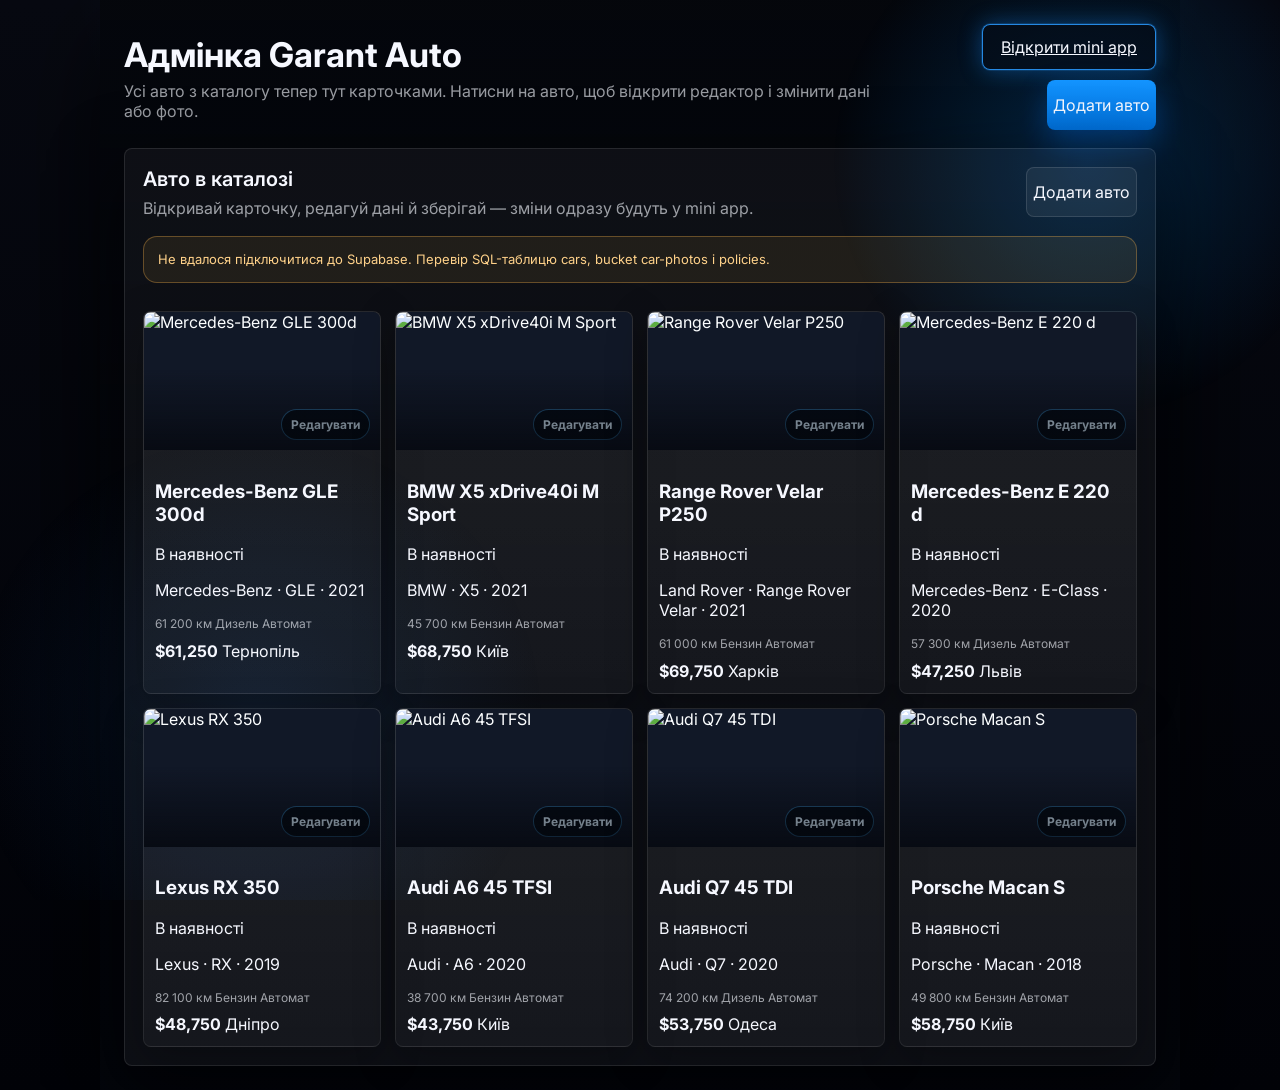
==== commit 48d9e773: "Compact showroom and switch prices to USD" ====
--- a/admin.html
+++ b/admin.html
@@ -79,8 +79,8 @@
 
             <div class="field-row">
               <label class="field">
-                <span>Ціна, ₴</span>
-                <input name="price" required type="number" min="0" inputmode="numeric" placeholder="2750000" />
+                <span>Ціна, $</span>
+                <input name="price" required type="number" min="0" inputmode="numeric" placeholder="68750" />
               </label>
               <label class="field">
                 <span>Рік</span>
--- a/styles.css
+++ b/styles.css
@@ -16,6 +16,7 @@
   --danger: #ff5b69;
   --radius: 8px;
   --shadow: 0 22px 70px rgba(0, 0, 0, 0.55);
+  --safe-top: env(safe-area-inset-top, 0px);
   --safe-bottom: env(safe-area-inset-bottom, 0px);
 }
 
@@ -99,7 +100,7 @@
 }
 
 .topbar {
-  height: 58px;
+  height: 52px;
   display: grid;
   grid-template-columns: 48px 1fr 48px;
   align-items: center;
@@ -180,9 +181,9 @@
 }
 
 .hero {
-  min-height: 500px;
-  margin: -58px -18px 18px;
-  padding: 100px 18px 22px;
+  min-height: 376px;
+  margin: -58px -18px 8px;
+  padding: 74px 18px 14px;
   display: flex;
   flex-direction: column;
   justify-content: flex-end;
@@ -196,8 +197,8 @@
   content: "";
   position: absolute;
   inset: 0;
-  background: url("./assets/hero.jpg") center top / cover no-repeat;
-  filter: brightness(0.88) saturate(1.12) contrast(1.04);
+  background: url("./assets/hero.jpg") center 66% / cover no-repeat;
+  filter: brightness(0.9) saturate(1.16) contrast(1.05);
   z-index: -2;
 }
 
@@ -208,27 +209,40 @@
   z-index: -1;
   pointer-events: none;
   background:
-    linear-gradient(180deg, rgba(5, 7, 12, 0) 0%, rgba(5, 7, 12, 0.02) 56%, rgba(5, 7, 12, 0.28) 78%, rgba(5, 7, 12, 0.72) 92%, #05070c 100%),
-    linear-gradient(90deg, rgba(5, 7, 12, 0.045) 0%, rgba(5, 7, 12, 0) 7%, rgba(5, 7, 12, 0) 93%, rgba(5, 7, 12, 0.045) 100%);
+    radial-gradient(circle at 26% 23%, rgba(2, 8, 19, 0.34), transparent 13rem),
+    linear-gradient(180deg, rgba(5, 7, 12, 0) 0%, rgba(5, 7, 12, 0.015) 50%, rgba(5, 7, 12, 0.25) 76%, rgba(5, 7, 12, 0.76) 93%, #05070c 100%),
+    linear-gradient(90deg, rgba(5, 7, 12, 0.035) 0%, rgba(5, 7, 12, 0) 7%, rgba(5, 7, 12, 0) 93%, rgba(5, 7, 12, 0.035) 100%);
 }
 
 .hero-tagline {
   position: absolute;
   z-index: 2;
-  top: 108px;
-  left: 18px;
-  max-width: 258px;
+  top: 82px;
+  left: 20px;
+  max-width: 340px;
   margin: 0;
-  color: #2b5da2;
-  font-size: clamp(25px, 6.4vw, 30px);
-  line-height: 1.1;
-  letter-spacing: -0.024em;
-  font-weight: 700;
-  -webkit-text-stroke: 0.25px rgba(179, 219, 255, 0.28);
+  color: rgba(255, 255, 255, 0.68);
+  font-family: "Russo One", "Unbounded", Inter, system-ui, -apple-system, BlinkMacSystemFont, "Segoe UI", sans-serif;
+  font-size: clamp(17px, 4.7vw, 22px);
+  line-height: 0.98;
+  letter-spacing: 0.045em;
+  font-weight: 400;
+  text-transform: uppercase;
   text-shadow:
-    0 1px 0 rgba(176, 220, 255, 0.18),
-    0 10px 30px rgba(0, 0, 0, 0.78),
-    0 0 16px rgba(43, 93, 162, 0.42);
+    0 2px 12px rgba(0, 0, 0, 0.92),
+    0 0 26px rgba(20, 135, 255, 0.34);
+  opacity: 0.82;
+  mix-blend-mode: screen;
+}
+
+.hero-tagline span {
+  display: block;
+}
+
+.hero-tagline-line-2 {
+  margin-left: 84px;
+  margin-top: 5px;
+  opacity: 0.82;
 }
 
 .hero-edge {
@@ -263,12 +277,12 @@
   left: 0;
   right: 0;
   bottom: 0;
-  height: 158px;
+  height: 118px;
   -webkit-backdrop-filter: blur(5px);
   backdrop-filter: blur(5px);
-  background: linear-gradient(180deg, rgba(5, 7, 12, 0) 0%, rgba(5, 7, 12, 0.22) 38%, rgba(5, 7, 12, 0.72) 74%, #05070c 100%);
-  -webkit-mask-image: linear-gradient(180deg, transparent 0%, rgba(0, 0, 0, 0.28) 26%, #000 100%);
-  mask-image: linear-gradient(180deg, transparent 0%, rgba(0, 0, 0, 0.28) 26%, #000 100%);
+  background: linear-gradient(180deg, rgba(5, 7, 12, 0) 0%, rgba(5, 7, 12, 0.2) 36%, rgba(5, 7, 12, 0.72) 74%, #05070c 100%);
+  -webkit-mask-image: linear-gradient(180deg, transparent 0%, rgba(0, 0, 0, 0.26) 27%, #000 100%);
+  mask-image: linear-gradient(180deg, transparent 0%, rgba(0, 0, 0, 0.26) 27%, #000 100%);
 }
 
 .hero-edge-left {
@@ -287,7 +301,7 @@
   position: relative;
   z-index: 1;
   display: grid;
-  gap: 14px;
+  gap: 10px;
 }
 
 .hero-title {
@@ -308,7 +322,7 @@
 }
 
 .primary-ghost {
-  min-height: 48px;
+  min-height: 46px;
   padding: 0 18px;
   border-radius: var(--radius);
   display: inline-flex;
@@ -328,7 +342,7 @@
 }
 
 .search-bar {
-  height: 58px;
+  height: 52px;
   display: grid;
   grid-template-columns: 42px 1fr 42px;
   align-items: center;
@@ -371,7 +385,7 @@
   align-items: end;
   justify-content: space-between;
   gap: 14px;
-  margin: 22px 0 14px;
+  margin: 14px 0 10px;
 }
 
 .section-title,
@@ -409,7 +423,7 @@
   grid-auto-columns: minmax(166px, 1fr);
   gap: 12px;
   overflow-x: auto;
-  padding: 0 0 18px;
+  padding: 0 0 10px;
   margin: 0 -4px;
   scroll-snap-type: x mandatory;
   scrollbar-width: none;
@@ -586,7 +600,24 @@
 }
 
 .rail .car-media {
-  height: 152px;
+  height: 132px;
+}
+
+.rail .car-body {
+  padding: 9px 10px 10px;
+}
+
+.rail .car-title {
+  font-size: 13px;
+  line-height: 1.18;
+}
+
+.rail .car-meta {
+  margin-bottom: 6px;
+}
+
+.rail .chips {
+  margin-top: 7px;
 }
 
 .grid.is-list .car-card {
@@ -1035,6 +1066,16 @@
   grid-template-columns: 48px 1fr 96px;
 }
 
+.detail-topbar.no-logo {
+  grid-template-columns: 48px 1fr 96px;
+}
+
+.detail-actions {
+  display: flex;
+  gap: 8px;
+  justify-content: end;
+}
+
 .icon-button.is-saved {
   color: #ff7582;
   background: rgba(255, 91, 105, 0.14);
@@ -1052,27 +1093,57 @@
 }
 
 .detail-hero::after {
-  content: "";
-  position: absolute;
-  width: 640px;
-  height: 230px;
-  right: -245px;
-  bottom: 88px;
-  border-radius: 50%;
-  border: 17px solid rgba(13, 139, 255, 0.72);
-  border-left-color: transparent;
-  border-bottom-color: rgba(74, 196, 255, 0.58);
-  filter: blur(1px) drop-shadow(0 0 22px rgba(0, 127, 255, 0.7));
-  transform: rotate(-12deg);
-}
-
-.detail-main-photo {
+  content: none;
+  pointer-events: none;
+}
+
+.detail-photo-open {
   position: absolute;
   inset: 0;
+  z-index: 0;
+  width: 100%;
+  height: 100%;
+  border: 0;
+  padding: 0;
+  background: transparent;
+  cursor: zoom-in;
+}
+
+.detail-main-photo {
   width: 100%;
   height: 100%;
   object-fit: cover;
   filter: brightness(0.58) saturate(0.92) contrast(1.08);
+}
+
+.gallery-arrow {
+  position: absolute;
+  top: 47%;
+  z-index: 4;
+  width: 44px;
+  height: 44px;
+  border-radius: 999px;
+  border: 1px solid rgba(255, 255, 255, 0.14);
+  background: rgba(5, 8, 14, 0.48);
+  color: rgba(246, 248, 255, 0.9);
+  display: grid;
+  place-items: center;
+  backdrop-filter: blur(14px);
+  box-shadow: 0 14px 34px rgba(0, 0, 0, 0.34);
+  cursor: pointer;
+}
+
+.gallery-arrow-left {
+  left: 16px;
+}
+
+.gallery-arrow-right {
+  right: 16px;
+}
+
+.gallery-arrow .icon {
+  width: 22px;
+  height: 22px;
 }
 
 .detail-hero::before {
@@ -1080,6 +1151,7 @@
   position: absolute;
   inset: 0;
   z-index: 1;
+  pointer-events: none;
   background: linear-gradient(180deg, rgba(3, 5, 10, 0.2), rgba(3, 5, 10, 0.14) 44%, #05070c 96%);
 }
 
@@ -1400,10 +1472,24 @@
   }
 
   .hero {
+    min-height: 360px;
     margin-left: -14px;
     margin-right: -14px;
+    padding-top: 72px;
     padding-left: 14px;
     padding-right: 14px;
+  }
+
+  .hero-tagline {
+    top: 80px;
+    left: 18px;
+    max-width: 300px;
+    font-size: clamp(16px, 4.9vw, 20px);
+  }
+
+  .hero-tagline-line-2 {
+    margin-left: 62px;
+    margin-top: 5px;
   }
 
   .hero-title {
@@ -1697,3 +1783,193 @@
     height: 126px;
   }
 }
+
+.admin-warning {
+  grid-column: 1 / -1;
+  padding: 13px 14px;
+  margin-bottom: 14px;
+  border: 1px solid rgba(255, 183, 77, 0.32);
+  border-radius: 14px;
+  color: #ffd28a;
+  background: rgba(255, 183, 77, 0.08);
+  font-size: 13px;
+  line-height: 1.45;
+}
+
+.modal-backdrop {
+  position: fixed;
+  inset: 0;
+  z-index: 60;
+  background: rgba(2, 4, 8, 0.74);
+  backdrop-filter: blur(18px);
+}
+
+.photo-viewer {
+  position: fixed;
+  inset: 0;
+  z-index: 70;
+  display: flex;
+  align-items: center;
+  justify-content: center;
+  padding: calc(22px + var(--safe-top)) 14px calc(122px + var(--safe-bottom));
+  background: rgba(2, 4, 8, 0.28);
+}
+
+.viewer-photo {
+  max-width: 100%;
+  max-height: 74vh;
+  border-radius: 22px;
+  object-fit: contain;
+  box-shadow: 0 24px 80px rgba(0, 0, 0, 0.62);
+}
+
+.gallery-exit-button {
+  position: fixed;
+  top: calc(10px + var(--safe-top));
+  right: calc(12px + env(safe-area-inset-right, 0px));
+  z-index: 95;
+  width: 46px;
+  height: 46px;
+  border-radius: 999px;
+  background: rgba(5, 8, 14, 0.78);
+  border-color: rgba(255, 255, 255, 0.18);
+  box-shadow: 0 16px 42px rgba(0, 0, 0, 0.52);
+  backdrop-filter: blur(18px);
+}
+
+.gallery-exit-button .icon {
+  width: 22px;
+  height: 22px;
+}
+
+.viewer-arrow {
+  position: fixed;
+  top: 50%;
+  z-index: 72;
+  width: 48px;
+  height: 48px;
+  border-radius: 999px;
+  border: 1px solid rgba(255, 255, 255, 0.16);
+  background: rgba(5, 8, 14, 0.56);
+  color: var(--text);
+  display: grid;
+  place-items: center;
+  backdrop-filter: blur(16px);
+  cursor: pointer;
+}
+
+.viewer-arrow-left {
+  left: 14px;
+}
+
+.viewer-arrow-right {
+  right: 14px;
+}
+
+.viewer-footer {
+  position: fixed;
+  left: 14px;
+  right: 14px;
+  bottom: calc(18px + var(--safe-bottom));
+  z-index: 72;
+  padding: 12px;
+  border-radius: 22px;
+  background: rgba(5, 8, 14, 0.72);
+  border: 1px solid rgba(255, 255, 255, 0.1);
+  backdrop-filter: blur(18px);
+}
+
+.viewer-counter {
+  display: inline-flex;
+  margin-bottom: 10px;
+  padding: 6px 10px;
+  border-radius: 999px;
+  background: rgba(255, 255, 255, 0.08);
+  color: var(--text);
+  font-size: 13px;
+}
+
+.viewer-thumbs {
+  display: grid;
+  grid-template-columns: repeat(5, minmax(0, 1fr));
+  gap: 8px;
+}
+
+.viewer-thumb {
+  height: 52px;
+  border: 1px solid rgba(255, 255, 255, 0.12);
+  border-radius: 14px;
+  overflow: hidden;
+  padding: 0;
+  background: rgba(255, 255, 255, 0.05);
+  cursor: pointer;
+}
+
+.viewer-thumb.is-active {
+  border-color: rgba(30, 151, 255, 0.95);
+  box-shadow: 0 0 18px rgba(0, 127, 255, 0.34);
+}
+
+.viewer-thumb img {
+  width: 100%;
+  height: 100%;
+  object-fit: cover;
+}
+
+.call-sheet {
+  position: fixed;
+  left: 14px;
+  right: 14px;
+  bottom: calc(14px + var(--safe-bottom));
+  z-index: 72;
+  padding: 12px 14px 14px;
+  border-radius: 26px;
+  background: rgba(8, 12, 20, 0.94);
+  border: 1px solid rgba(255, 255, 255, 0.12);
+  box-shadow: 0 -18px 70px rgba(0, 0, 0, 0.52);
+  backdrop-filter: blur(22px);
+}
+
+.call-sheet-handle {
+  width: 42px;
+  height: 4px;
+  margin: 0 auto 12px;
+  border-radius: 999px;
+  background: rgba(255, 255, 255, 0.2);
+}
+
+.call-sheet h3 {
+  margin: 0 0 6px;
+  font-size: 20px;
+}
+
+.call-sheet p {
+  margin: 0 0 14px;
+  color: var(--muted);
+  font-size: 14px;
+}
+
+.call-options {
+  display: grid;
+  gap: 10px;
+  margin-bottom: 12px;
+}
+
+.call-option {
+  min-height: 52px;
+  display: flex;
+  align-items: center;
+  justify-content: center;
+  gap: 10px;
+  border-radius: 18px;
+  background: linear-gradient(180deg, rgba(23, 147, 255, 0.18), rgba(0, 91, 178, 0.16));
+  border: 1px solid rgba(60, 173, 255, 0.36);
+  color: var(--text);
+  text-decoration: none;
+  font-weight: 600;
+}
+
+.call-cancel {
+  width: 100%;
+}
+
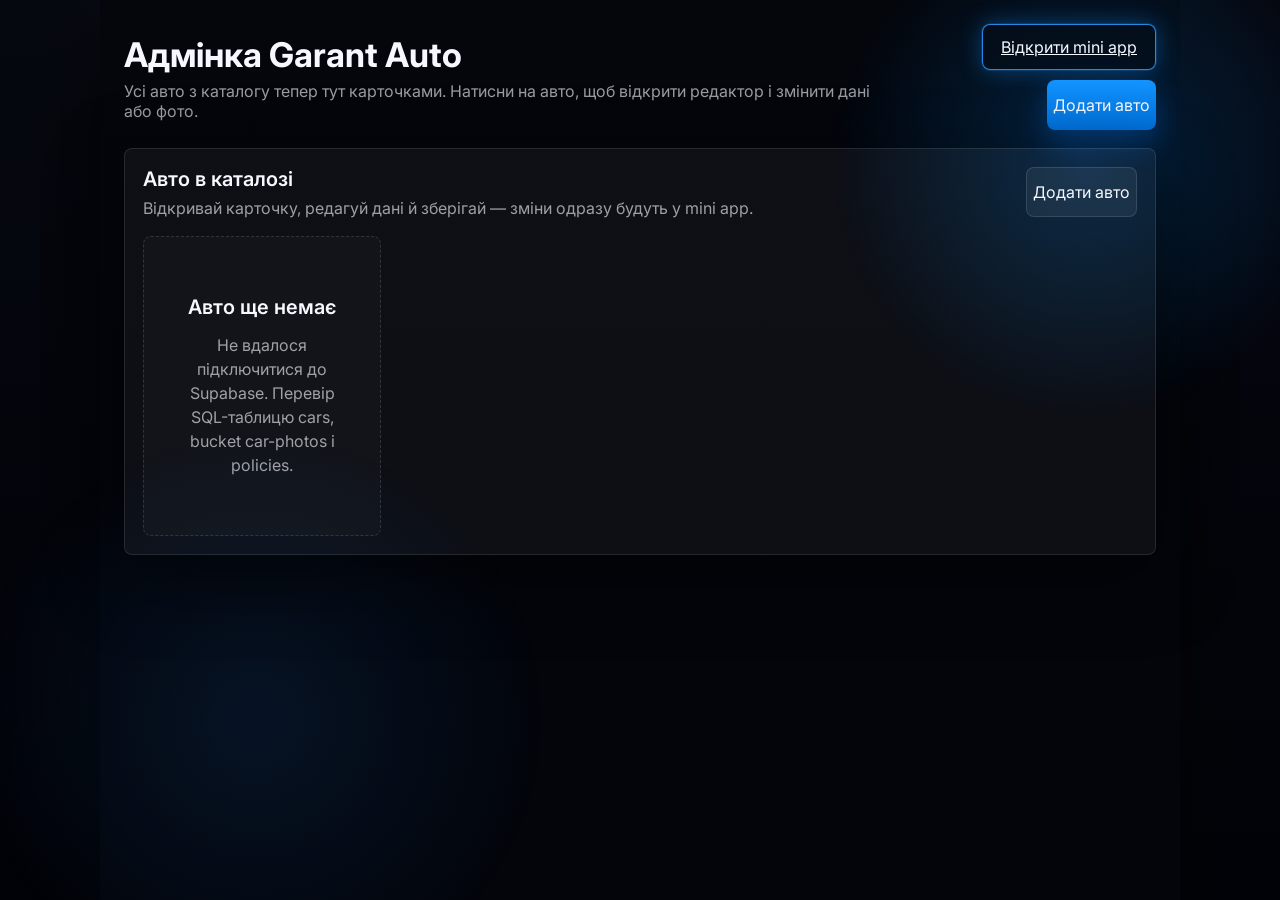
==== commit a96eb26f: "Fix cards photos gallery and mileage" ====
--- a/admin.html
+++ b/admin.html
@@ -90,8 +90,8 @@
 
             <div class="field-row">
               <label class="field">
-                <span>Пробіг, км</span>
-                <input name="mileage" required type="number" min="0" inputmode="numeric" placeholder="45700" />
+                <span>Пробіг, тис. км</span>
+                <input name="mileage" required type="number" min="0" step="0.1" inputmode="decimal" placeholder="225" />
               </label>
               <label class="field">
                 <span>Місто</span>
@@ -147,7 +147,8 @@
               <div class="photo-grid" data-photo-grid></div>
             </div>
 
-            <div class="admin-actions">
+            <div class="admin-actions" data-admin-actions>
+              <button class="danger-button" type="button" data-delete-car hidden>Видалити авто</button>
               <button class="soft-button" type="button" data-reset-form>Очистити</button>
               <button class="solid-button" type="submit">Зберегти авто</button>
             </div>
--- a/styles.css
+++ b/styles.css
@@ -175,15 +175,33 @@
   height: 28px;
 }
 
+.showroom-topbar {
+  grid-template-columns: 158px 1fr 48px;
+  height: 56px;
+}
+
+.showroom-topbar .logo-mark {
+  justify-self: start;
+  width: 152px;
+  height: 50px;
+  transform: translate(-3px, 1px);
+}
+
+.showroom-topbar .logo-image {
+  width: 152px;
+  height: 50px;
+  filter: drop-shadow(0 0 16px rgba(0, 140, 255, 0.44));
+}
+
 /* Showroom hero */
 .showroom-screen {
   padding-top: 0;
 }
 
 .hero {
-  min-height: 376px;
-  margin: -58px -18px 8px;
-  padding: 74px 18px 14px;
+  min-height: 338px;
+  margin: -58px -18px 6px;
+  padding: 70px 18px 12px;
   display: flex;
   flex-direction: column;
   justify-content: flex-end;
@@ -197,7 +215,7 @@
   content: "";
   position: absolute;
   inset: 0;
-  background: url("./assets/hero.jpg") center 66% / cover no-repeat;
+  background: url("./assets/hero.jpg") center 63% / cover no-repeat;
   filter: brightness(0.9) saturate(1.16) contrast(1.05);
   z-index: -2;
 }
@@ -301,7 +319,27 @@
   position: relative;
   z-index: 1;
   display: grid;
-  gap: 10px;
+  gap: 8px;
+}
+
+.hero .primary-ghost {
+  min-height: 44px;
+}
+
+.hero .search-bar {
+  height: 48px;
+}
+
+.showroom-screen .section-head {
+  margin: 10px 0 8px;
+}
+
+.showroom-screen .rail .car-media {
+  height: 126px;
+}
+
+.showroom-screen .rail .car-body {
+  padding: 8px 10px 9px;
 }
 
 .hero-title {
@@ -420,10 +458,11 @@
 .rail {
   display: grid;
   grid-auto-flow: column;
-  grid-auto-columns: minmax(166px, 1fr);
+  grid-auto-columns: 168px;
+  justify-content: start;
   gap: 12px;
   overflow-x: auto;
-  padding: 0 0 10px;
+  padding: 0 4px 10px;
   margin: 0 -4px;
   scroll-snap-type: x mandatory;
   scrollbar-width: none;
@@ -434,6 +473,8 @@
 }
 
 .rail .car-card {
+  width: 168px;
+  max-width: 168px;
   scroll-snap-align: start;
 }
 
@@ -600,7 +641,17 @@
 }
 
 .rail .car-media {
-  height: 132px;
+  height: 122px;
+  background: radial-gradient(circle at 50% 50%, rgba(22, 44, 76, 0.72), #080d16 72%);
+}
+
+.rail .car-media img {
+  object-fit: contain;
+  padding: 6px;
+}
+
+.rail .car-media::after {
+  content: none;
 }
 
 .rail .car-body {
@@ -1023,6 +1074,14 @@
   margin-top: 8px;
 }
 
+.admin-actions.has-delete {
+  grid-template-columns: 1fr 1fr 1fr;
+}
+
+.admin-actions button[hidden] {
+  display: none !important;
+}
+
 .solid-button,
 .soft-button,
 .danger-button {
@@ -1053,6 +1112,13 @@
 .soft-button:active,
 .danger-button:active {
   transform: scale(0.98);
+}
+
+.solid-button:disabled,
+.soft-button:disabled,
+.danger-button:disabled {
+  opacity: 0.62;
+  cursor: progress;
 }
 
 .detail-screen {
@@ -1113,7 +1179,7 @@
   width: 100%;
   height: 100%;
   object-fit: cover;
-  filter: brightness(0.58) saturate(0.92) contrast(1.08);
+  filter: none;
 }
 
 .gallery-arrow {
@@ -1149,24 +1215,27 @@
 .detail-hero::before {
   content: "";
   position: absolute;
-  inset: 0;
+  inset: auto 0 0;
+  height: 150px;
   z-index: 1;
   pointer-events: none;
-  background: linear-gradient(180deg, rgba(3, 5, 10, 0.2), rgba(3, 5, 10, 0.14) 44%, #05070c 96%);
+  background: linear-gradient(180deg, rgba(5, 7, 12, 0), rgba(5, 7, 12, 0.74) 72%, #05070c 100%);
 }
 
 .thumbs {
   position: relative;
   z-index: 2;
-  display: grid;
-  grid-template-columns: repeat(5, 1fr);
-  gap: 9px;
-  margin-top: 330px;
+  display: flex;
+  gap: 6px;
+  margin-top: 370px;
+  max-width: 300px;
 }
 
 .thumb {
-  height: 72px;
-  border-radius: var(--radius);
+  flex: 0 0 48px;
+  width: 48px;
+  height: 38px;
+  border-radius: 11px;
   overflow: hidden;
   border: 1px solid rgba(255, 255, 255, 0.14);
   background: rgba(255, 255, 255, 0.04);
@@ -1187,7 +1256,7 @@
 .counter-badge {
   position: absolute;
   left: 18px;
-  bottom: 112px;
+  bottom: 82px;
   z-index: 3;
   padding: 8px 12px;
   border-radius: var(--radius);
@@ -1471,11 +1540,26 @@
     padding-right: 14px;
   }
 
+  .showroom-topbar {
+    grid-template-columns: 146px 1fr 44px;
+  }
+
+  .showroom-topbar .logo-mark {
+    width: 140px;
+    height: 46px;
+    transform: translate(-2px, 1px);
+  }
+
+  .showroom-topbar .logo-image {
+    width: 140px;
+    height: 46px;
+  }
+
   .hero {
-    min-height: 360px;
+    min-height: 326px;
     margin-left: -14px;
     margin-right: -14px;
-    padding-top: 72px;
+    padding-top: 68px;
     padding-left: 14px;
     padding-right: 14px;
   }
@@ -1774,6 +1858,11 @@
     width: 100%;
   }
 
+  .admin-actions,
+  .admin-actions.has-delete {
+    grid-template-columns: 1fr;
+  }
+
   .admin-catalog-grid {
     grid-template-columns: repeat(2, minmax(0, 1fr));
     gap: 10px;
@@ -1811,16 +1900,16 @@
   display: flex;
   align-items: center;
   justify-content: center;
-  padding: calc(22px + var(--safe-top)) 14px calc(122px + var(--safe-bottom));
-  background: rgba(2, 4, 8, 0.28);
+  padding: calc(42px + var(--safe-top)) 22px calc(112px + var(--safe-bottom));
+  background: rgba(2, 4, 8, 0.24);
 }
 
 .viewer-photo {
-  max-width: 100%;
-  max-height: 74vh;
-  border-radius: 22px;
+  max-width: 92vw;
+  max-height: 58vh;
+  border-radius: 18px;
   object-fit: contain;
-  box-shadow: 0 24px 80px rgba(0, 0, 0, 0.62);
+  box-shadow: 0 20px 64px rgba(0, 0, 0, 0.56);
 }
 
 .gallery-exit-button {
@@ -1868,37 +1957,45 @@
 
 .viewer-footer {
   position: fixed;
-  left: 14px;
-  right: 14px;
+  left: 18px;
+  right: 18px;
   bottom: calc(18px + var(--safe-bottom));
   z-index: 72;
-  padding: 12px;
-  border-radius: 22px;
-  background: rgba(5, 8, 14, 0.72);
+  padding: 9px;
+  border-radius: 18px;
+  background: rgba(5, 8, 14, 0.66);
   border: 1px solid rgba(255, 255, 255, 0.1);
   backdrop-filter: blur(18px);
 }
 
 .viewer-counter {
   display: inline-flex;
-  margin-bottom: 10px;
-  padding: 6px 10px;
+  margin-bottom: 7px;
+  padding: 5px 9px;
   border-radius: 999px;
   background: rgba(255, 255, 255, 0.08);
   color: var(--text);
-  font-size: 13px;
+  font-size: 12px;
 }
 
 .viewer-thumbs {
-  display: grid;
-  grid-template-columns: repeat(5, minmax(0, 1fr));
-  gap: 8px;
+  display: flex;
+  justify-content: center;
+  gap: 7px;
+  overflow-x: auto;
+  scrollbar-width: none;
+}
+
+.viewer-thumbs::-webkit-scrollbar {
+  display: none;
 }
 
 .viewer-thumb {
-  height: 52px;
+  flex: 0 0 44px;
+  width: 44px;
+  height: 34px;
   border: 1px solid rgba(255, 255, 255, 0.12);
-  border-radius: 14px;
+  border-radius: 10px;
   overflow: hidden;
   padding: 0;
   background: rgba(255, 255, 255, 0.05);
@@ -1957,6 +2054,7 @@
 
 .call-option {
   min-height: 52px;
+  width: 100%;
   display: flex;
   align-items: center;
   justify-content: center;
@@ -1966,10 +2064,26 @@
   border: 1px solid rgba(60, 173, 255, 0.36);
   color: var(--text);
   text-decoration: none;
+  font: inherit;
   font-weight: 600;
+  cursor: pointer;
+  -webkit-tap-highlight-color: transparent;
 }
 
 .call-cancel {
   width: 100%;
 }
 
+
+/* Phone call buttons: keep the tel: links clickable above Telegram WebView layers */
+.call-sheet {
+  z-index: 110;
+}
+.call-option {
+  position: relative;
+  z-index: 111;
+  pointer-events: auto;
+  touch-action: manipulation;
+  user-select: none;
+  -webkit-user-select: none;
+}
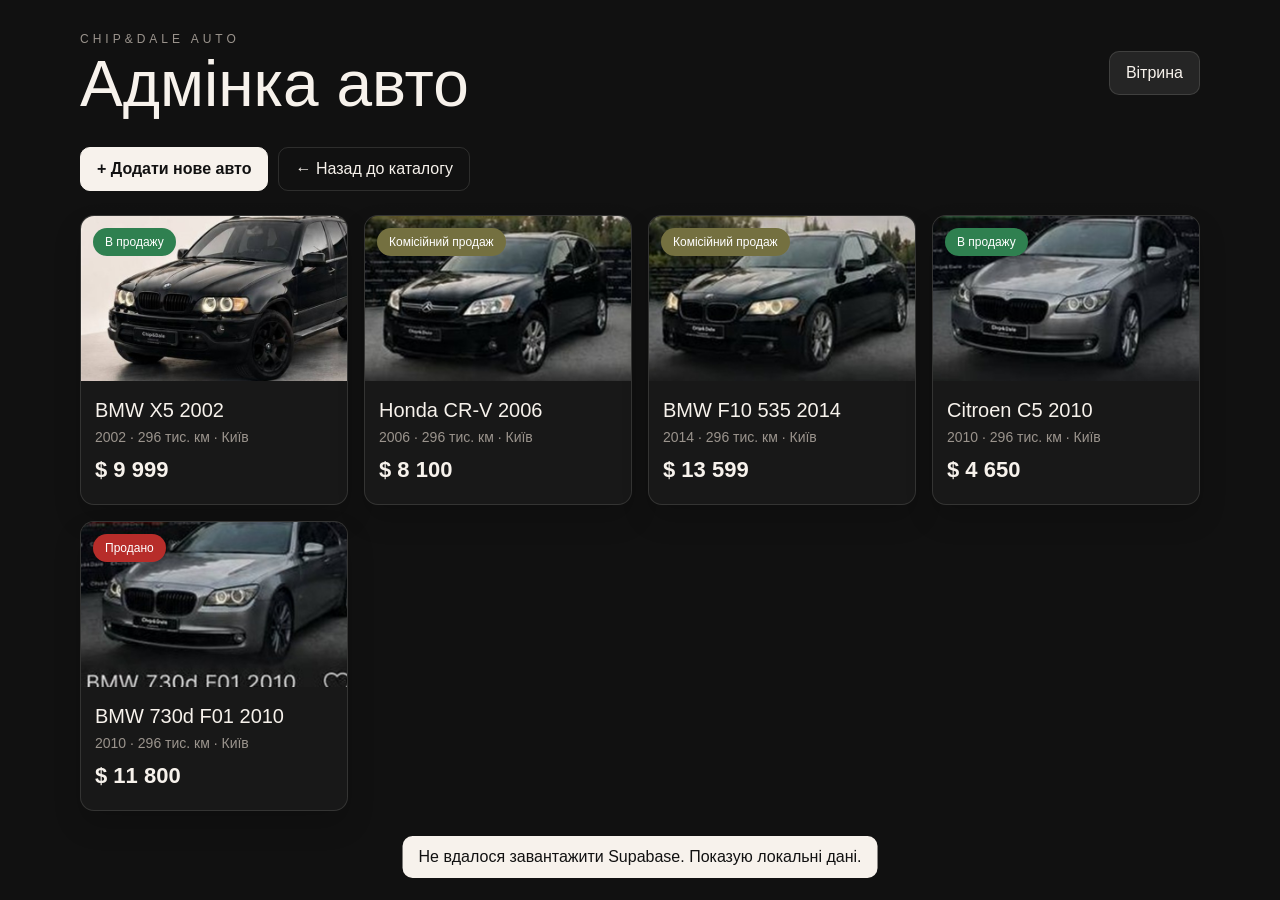
==== commit 635a81df: "Fix card and gallery image sizing" ====
--- a/admin.html
+++ b/admin.html
@@ -2,162 +2,32 @@
 <html lang="uk">
   <head>
     <meta charset="UTF-8" />
-    <meta name="viewport" content="width=device-width, initial-scale=1, viewport-fit=cover" />
-    <meta name="theme-color" content="#05070c" />
-    <title>Garant Auto Admin</title>
-    <link rel="preconnect" href="https://fonts.googleapis.com" />
-    <link rel="preconnect" href="https://fonts.gstatic.com" crossorigin />
-    <link
-      href="https://fonts.googleapis.com/css2?family=Inter:wght@400;500;600;700;800&display=swap"
-      rel="stylesheet"
-    />
-    <link rel="stylesheet" href="./styles.css" />
+    <meta name="viewport" content="width=device-width, initial-scale=1" />
+    <meta name="theme-color" content="#111111" />
+    <title>Chip&Dale Admin</title>
+    <link rel="stylesheet" href="admin.css?v=20260704a2" />
+    <script defer src="supabase-config.js?v=20260704a2"></script>
+    <script defer src="admin.js?v=20260704a2"></script>
   </head>
   <body>
     <main class="admin-shell">
-      <header class="admin-header">
+      <header class="admin-head">
         <div>
-          <h1>Адмінка Garant Auto</h1>
-          <p>Усі авто з каталогу тепер тут карточками. Натисни на авто, щоб відкрити редактор і змінити дані або фото.</p>
+          <p>Chip&Dale Auto</p>
+          <h1>Адмінка авто</h1>
         </div>
-        <div class="admin-header-actions">
-          <a class="primary-ghost" href="./index.html">Відкрити mini app</a>
-          <button class="solid-button" type="button" data-add-car>Додати авто</button>
-        </div>
+        <a class="open-link" href="index.html">Вітрина</a>
       </header>
 
-      <section class="admin-view is-active" data-admin-view="list">
-        <div class="admin-card admin-catalog-card">
-          <div class="admin-section-head">
-            <div>
-              <h2>Авто в каталозі</h2>
-              <p>Відкривай карточку, редагуй дані й зберігай — зміни одразу будуть у mini app.</p>
-            </div>
-            <button class="soft-button" type="button" data-add-car-secondary>Додати авто</button>
-          </div>
-          <div class="admin-catalog-grid" data-admin-list></div>
-        </div>
+      <section class="admin-toolbar" id="adminToolbar">
+        <button id="addBtn" class="primary">+ Додати нове авто</button>
+        <button id="backBtn" class="ghost" hidden>← Назад до каталогу</button>
       </section>
 
-      <section class="admin-view" data-admin-view="editor">
-        <div class="admin-card admin-editor-card">
-          <div class="admin-editor-head">
-            <button class="soft-button" type="button" data-back-to-list>← Назад до карточок</button>
-            <h2 data-form-title>Нове авто</h2>
-          </div>
+      <section id="adminCatalog" class="admin-catalog" aria-live="polite"></section>
+      <section id="editorWrap" class="editor-wrap" aria-live="polite" hidden></section>
+    </main>
 
-          <form class="admin-form" data-car-form>
-            <input type="hidden" name="id" />
-            <input type="hidden" name="cover" data-cover-input />
-            <input type="hidden" name="photos" data-photos-input />
-
-            <div class="field-row">
-              <label class="field">
-                <span>Назва</span>
-                <input name="title" required placeholder="BMW X5 xDrive40i M Sport" />
-              </label>
-              <label class="field">
-                <span>Статус</span>
-                <select name="status" required>
-                  <option value="В наявності">В наявності</option>
-                  <option value="Бронь">Бронь</option>
-                  <option value="Продано">Продано</option>
-                </select>
-              </label>
-            </div>
-
-            <div class="field-row">
-              <label class="field">
-                <span>Марка</span>
-                <input name="make" required placeholder="BMW" />
-              </label>
-              <label class="field">
-                <span>Модель</span>
-                <input name="model" required placeholder="X5" />
-              </label>
-            </div>
-
-            <div class="field-row">
-              <label class="field">
-                <span>Ціна, $</span>
-                <input name="price" required type="number" min="0" inputmode="numeric" placeholder="68750" />
-              </label>
-              <label class="field">
-                <span>Рік</span>
-                <input name="year" required type="number" min="1990" max="2035" inputmode="numeric" placeholder="2021" />
-              </label>
-            </div>
-
-            <div class="field-row">
-              <label class="field">
-                <span>Пробіг, тис. км</span>
-                <input name="mileage" required type="number" min="0" step="0.1" inputmode="decimal" placeholder="225" />
-              </label>
-              <label class="field">
-                <span>Місто</span>
-                <input name="city" required placeholder="Київ" />
-              </label>
-            </div>
-
-            <div class="field-row">
-              <label class="field">
-                <span>Паливо</span>
-                <select name="fuel" required>
-                  <option value="Бензин">Бензин</option>
-                  <option value="Дизель">Дизель</option>
-                  <option value="Гібрид">Гібрид</option>
-                  <option value="Електро">Електро</option>
-                </select>
-              </label>
-              <label class="field">
-                <span>Коробка</span>
-                <select name="gearbox" required>
-                  <option value="Автомат">Автомат</option>
-                  <option value="Механіка">Механіка</option>
-                  <option value="Типтронік">Типтронік</option>
-                  <option value="Робот">Робот</option>
-                  <option value="Варіатор">Варіатор</option>
-                  <option value="DSG">DSG</option>
-                  <option value="Напівавтомат">Напівавтомат</option>
-                  <option value="Секвентальна">Секвентальна</option>
-                </select>
-              </label>
-            </div>
-
-            <div class="field-row">
-              <label class="field">
-                <span>Кузов</span>
-                <input name="body" required placeholder="Позашляховик" />
-              </label>
-              <label class="field">
-                <span>Двигун</span>
-                <input name="engine" required placeholder="3.0 л" />
-              </label>
-            </div>
-
-            <label class="field">
-              <span>Опис</span>
-              <textarea name="description" required placeholder="Офіційний автомобіль, прозора історія..."></textarea>
-            </label>
-
-            <div class="field photo-field">
-              <span>Фото авто</span>
-              <p>Натисни на квадрат з плюсом, щоб вибрати фото з галереї або папки. Перше фото буде головним у каталозі.</p>
-              <input class="photo-input" type="file" accept="image/*" multiple data-photo-input />
-              <div class="photo-grid" data-photo-grid></div>
-            </div>
-
-            <div class="admin-actions" data-admin-actions>
-              <button class="danger-button" type="button" data-delete-car hidden>Видалити авто</button>
-              <button class="soft-button" type="button" data-reset-form>Очистити</button>
-              <button class="solid-button" type="submit">Зберегти авто</button>
-            </div>
-          </form>
-        </div>
-      </section>
-
-      <div class="toast" data-toast></div>
-    </main>
-    <script src="./admin.js"></script>
+    <div id="toast" class="admin-toast"></div>
   </body>
 </html>
--- a/admin.css
+++ b/admin.css
@@ -0,0 +1,440 @@
+:root {
+  --bg: #111111;
+  --panel: #1d1d1d;
+  --panel-2: #252525;
+  --panel-3: #151515;
+  --text: #f7f2ec;
+  --muted: #9b948d;
+  --line: rgba(255, 250, 245, 0.12);
+  --accent: #f7f2ec;
+  --danger: #d44b42;
+  --green: #2f8050;
+  --olive: #747040;
+  --gray: #68707a;
+  --red: #b72d2a;
+}
+
+* {
+  box-sizing: border-box;
+}
+
+body {
+  margin: 0;
+  min-height: 100dvh;
+  background: var(--bg);
+  color: var(--text);
+  font-family: -apple-system, BlinkMacSystemFont, "Segoe UI", Roboto, Arial, sans-serif;
+}
+
+button,
+input,
+select,
+textarea {
+  font: inherit;
+}
+
+button,
+.open-link {
+  min-height: 44px;
+  border: 1px solid var(--line);
+  border-radius: 10px;
+  background: var(--panel-2);
+  color: var(--text);
+  padding: 0 16px;
+  cursor: pointer;
+  text-decoration: none;
+  display: inline-flex;
+  align-items: center;
+  justify-content: center;
+}
+
+button.primary {
+  background: var(--accent);
+  color: #111111;
+  border-color: var(--accent);
+  font-weight: 800;
+}
+
+button.ghost {
+  background: transparent;
+}
+
+button.danger {
+  background: rgba(212, 75, 66, 0.12);
+  border-color: rgba(212, 75, 66, 0.42);
+  color: #ff9c96;
+}
+
+button:disabled {
+  opacity: .55;
+  cursor: wait;
+}
+
+.admin-shell {
+  width: min(1120px, calc(100% - 32px));
+  margin: 0 auto;
+  padding: 32px 0 52px;
+}
+
+.admin-head {
+  display: flex;
+  align-items: center;
+  justify-content: space-between;
+  gap: 16px;
+  margin-bottom: 20px;
+}
+
+.admin-head p {
+  margin: 0 0 8px;
+  color: var(--muted);
+  letter-spacing: 4px;
+  text-transform: uppercase;
+  font-size: 12px;
+}
+
+.admin-head h1 {
+  margin: 0;
+  font-size: clamp(38px, 7vw, 64px);
+  font-weight: 300;
+  line-height: .95;
+}
+
+.admin-toolbar {
+  position: sticky;
+  top: 0;
+  z-index: 15;
+  display: flex;
+  flex-wrap: wrap;
+  gap: 10px;
+  padding: 12px 0 18px;
+  background: linear-gradient(180deg, var(--bg) 74%, rgba(17,17,17,0));
+}
+
+.admin-catalog {
+  display: grid;
+  grid-template-columns: repeat(4, minmax(0, 1fr));
+  gap: 16px;
+  margin-top: 6px;
+}
+
+.admin-car-card {
+  position: relative;
+  overflow: hidden;
+  min-height: 290px;
+  padding: 0;
+  border: 1px solid var(--line);
+  border-radius: 14px;
+  background: #181818;
+  color: var(--text);
+  text-align: left;
+  cursor: pointer;
+  box-shadow: 0 14px 28px rgba(0, 0, 0, .16);
+}
+
+.admin-car-card img {
+  width: 100%;
+  height: 165px;
+  object-fit: cover;
+  background: #222;
+}
+
+.admin-car-card-body {
+  padding: 14px;
+}
+
+.admin-car-card h2 {
+  margin: 0 0 8px;
+  font-size: 20px;
+  font-weight: 500;
+  line-height: 1.12;
+}
+
+.admin-car-card p {
+  margin: 0 0 12px;
+  color: var(--muted);
+  font-size: 14px;
+}
+
+.admin-card-price {
+  display: block;
+  color: var(--text);
+  font-size: 22px;
+  font-weight: 700;
+}
+
+.status-badge {
+  position: absolute;
+  left: 12px;
+  top: 12px;
+  z-index: 2;
+  padding: 8px 12px;
+  border-radius: 999px;
+  background: var(--green);
+  color: #fff;
+  font-size: 12px;
+  line-height: 1;
+}
+
+.status-badge.commission { background: var(--olive); }
+.status-badge.booked { background: var(--gray); }
+.status-badge.sold { background: var(--red); }
+
+.editor-wrap {
+  margin-top: 6px;
+}
+
+.editor-card {
+  border: 1px solid var(--line);
+  border-radius: 16px;
+  background: var(--panel);
+  overflow: hidden;
+}
+
+.editor-top {
+  display: grid;
+  grid-template-columns: 310px minmax(0, 1fr);
+  gap: 20px;
+  padding: 18px;
+}
+
+.editor-preview {
+  overflow: hidden;
+  border-radius: 13px;
+  background: #0b0b0b;
+}
+
+.editor-preview img {
+  width: 100%;
+  aspect-ratio: 4 / 3;
+  object-fit: cover;
+}
+
+.editor-preview div {
+  padding: 15px;
+}
+
+.editor-preview h2 {
+  margin: 0 0 7px;
+  font-size: 24px;
+  font-weight: 500;
+}
+
+.editor-preview p {
+  margin: 0;
+  color: var(--muted);
+}
+
+.form-grid {
+  display: grid;
+  grid-template-columns: repeat(3, minmax(0, 1fr));
+  gap: 12px;
+  align-content: start;
+}
+
+.field {
+  display: grid;
+  gap: 7px;
+}
+
+.field.wide {
+  grid-column: 1 / -1;
+}
+
+.field label,
+.photos-title {
+  color: var(--muted);
+  font-size: 12px;
+  letter-spacing: 2px;
+  text-transform: uppercase;
+}
+
+.field input,
+.field select,
+.field textarea {
+  width: 100%;
+  border: 1px solid var(--line);
+  border-radius: 10px;
+  background: #141414;
+  color: var(--text);
+  padding: 12px;
+  outline: 0;
+}
+
+.field textarea {
+  min-height: 150px;
+  resize: vertical;
+  line-height: 1.45;
+}
+
+.photos-editor {
+  padding: 0 18px 18px;
+}
+
+.photos-title {
+  margin-bottom: 12px;
+}
+
+.photos-grid {
+  display: grid;
+  grid-template-columns: repeat(6, minmax(0, 1fr));
+  gap: 10px;
+}
+
+.photo-tile,
+.photo-add {
+  position: relative;
+  min-height: 118px;
+  overflow: hidden;
+  border: 1px solid var(--line);
+  border-radius: 12px;
+  background: #141414;
+}
+
+.photo-tile img {
+  width: 100%;
+  height: 100%;
+  min-height: 118px;
+  object-fit: cover;
+}
+
+.photo-remove {
+  position: absolute;
+  top: 7px;
+  right: 7px;
+  width: 30px;
+  min-height: 30px;
+  height: 30px;
+  padding: 0;
+  border-radius: 50%;
+  background: rgba(0,0,0,.7);
+  border-color: rgba(255,255,255,.16);
+  color: #fff;
+}
+
+.photo-add {
+  min-height: 118px;
+  display: grid;
+  place-items: center;
+  color: var(--muted);
+  cursor: pointer;
+}
+
+.photo-add input {
+  display: none;
+}
+
+.photo-add span {
+  display: grid;
+  place-items: center;
+  gap: 8px;
+  text-align: center;
+  font-size: 13px;
+}
+
+.photo-add b {
+  display: grid;
+  width: 42px;
+  height: 42px;
+  place-items: center;
+  border: 1px solid var(--line);
+  border-radius: 50%;
+  color: var(--text);
+  font-size: 32px;
+  font-weight: 300;
+}
+
+.editor-actions {
+  position: sticky;
+  bottom: 0;
+  z-index: 10;
+  display: flex;
+  flex-wrap: wrap;
+  gap: 10px;
+  padding: 14px 18px;
+  border-top: 1px solid var(--line);
+  background: rgba(29, 29, 29, .94);
+  backdrop-filter: blur(16px);
+}
+
+.admin-toast {
+  position: fixed;
+  left: 50%;
+  bottom: 22px;
+  z-index: 50;
+  transform: translate(-50%, 14px);
+  max-width: calc(100% - 32px);
+  padding: 12px 16px;
+  border-radius: 10px;
+  background: #f7f2ec;
+  color: #111111;
+  opacity: 0;
+  pointer-events: none;
+  transition: 180ms ease;
+}
+
+.admin-toast.show {
+  opacity: 1;
+  transform: translate(-50%, 0);
+}
+
+@media (max-width: 960px) {
+  .admin-catalog {
+    grid-template-columns: repeat(3, minmax(0, 1fr));
+  }
+
+  .editor-top {
+    grid-template-columns: 240px minmax(0, 1fr);
+  }
+
+  .form-grid {
+    grid-template-columns: repeat(2, minmax(0, 1fr));
+  }
+
+  .photos-grid {
+    grid-template-columns: repeat(4, minmax(0, 1fr));
+  }
+}
+
+@media (max-width: 720px) {
+  .admin-shell {
+    width: min(430px, calc(100% - 24px));
+    padding-top: 22px;
+  }
+
+  .admin-head {
+    align-items: flex-start;
+    flex-direction: column;
+  }
+
+  .admin-catalog {
+    grid-template-columns: repeat(2, minmax(0, 1fr));
+    gap: 12px;
+  }
+
+  .admin-car-card {
+    min-height: 250px;
+  }
+
+  .admin-car-card img {
+    height: 135px;
+  }
+
+  .editor-top,
+  .form-grid {
+    grid-template-columns: 1fr;
+  }
+
+  .photos-grid {
+    grid-template-columns: repeat(3, minmax(0, 1fr));
+  }
+
+  .photo-tile,
+  .photo-add,
+  .photo-tile img {
+    min-height: 104px;
+  }
+
+  .editor-actions button {
+    flex: 1 1 100%;
+  }
+}
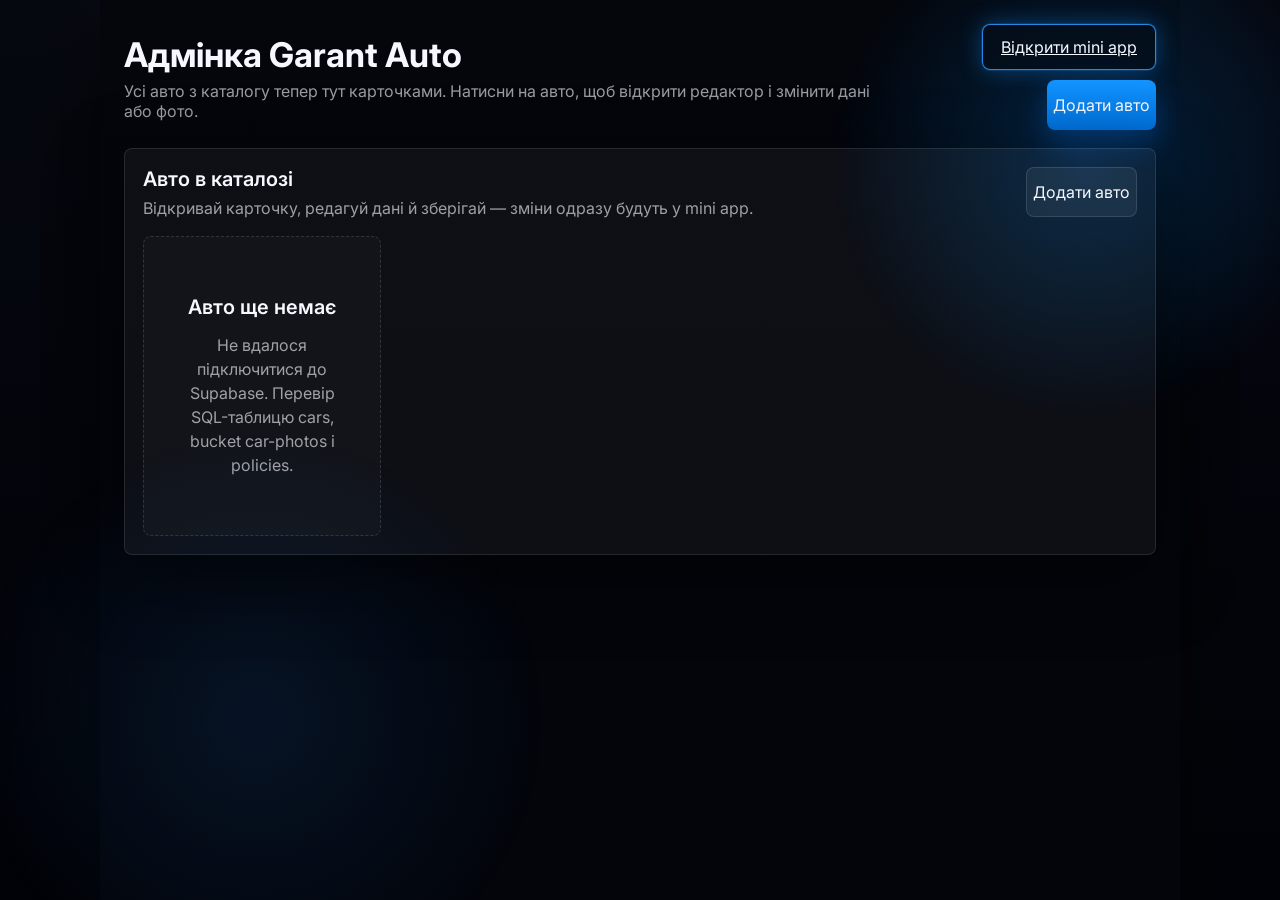
==== commit c5060646: "Fix card and gallery image sizing" ====
--- a/admin.html
+++ b/admin.html
@@ -2,32 +2,162 @@
 <html lang="uk">
   <head>
     <meta charset="UTF-8" />
-    <meta name="viewport" content="width=device-width, initial-scale=1" />
-    <meta name="theme-color" content="#111111" />
-    <title>Chip&Dale Admin</title>
-    <link rel="stylesheet" href="admin.css?v=20260704a2" />
-    <script defer src="supabase-config.js?v=20260704a2"></script>
-    <script defer src="admin.js?v=20260704a2"></script>
+    <meta name="viewport" content="width=device-width, initial-scale=1, viewport-fit=cover" />
+    <meta name="theme-color" content="#05070c" />
+    <title>Garant Auto Admin</title>
+    <link rel="preconnect" href="https://fonts.googleapis.com" />
+    <link rel="preconnect" href="https://fonts.gstatic.com" crossorigin />
+    <link
+      href="https://fonts.googleapis.com/css2?family=Inter:wght@400;500;600;700;800&display=swap"
+      rel="stylesheet"
+    />
+    <link rel="stylesheet" href="./styles.css" />
   </head>
   <body>
     <main class="admin-shell">
-      <header class="admin-head">
+      <header class="admin-header">
         <div>
-          <p>Chip&Dale Auto</p>
-          <h1>Адмінка авто</h1>
+          <h1>Адмінка Garant Auto</h1>
+          <p>Усі авто з каталогу тепер тут карточками. Натисни на авто, щоб відкрити редактор і змінити дані або фото.</p>
         </div>
-        <a class="open-link" href="index.html">Вітрина</a>
+        <div class="admin-header-actions">
+          <a class="primary-ghost" href="./index.html">Відкрити mini app</a>
+          <button class="solid-button" type="button" data-add-car>Додати авто</button>
+        </div>
       </header>
 
-      <section class="admin-toolbar" id="adminToolbar">
-        <button id="addBtn" class="primary">+ Додати нове авто</button>
-        <button id="backBtn" class="ghost" hidden>← Назад до каталогу</button>
+      <section class="admin-view is-active" data-admin-view="list">
+        <div class="admin-card admin-catalog-card">
+          <div class="admin-section-head">
+            <div>
+              <h2>Авто в каталозі</h2>
+              <p>Відкривай карточку, редагуй дані й зберігай — зміни одразу будуть у mini app.</p>
+            </div>
+            <button class="soft-button" type="button" data-add-car-secondary>Додати авто</button>
+          </div>
+          <div class="admin-catalog-grid" data-admin-list></div>
+        </div>
       </section>
 
-      <section id="adminCatalog" class="admin-catalog" aria-live="polite"></section>
-      <section id="editorWrap" class="editor-wrap" aria-live="polite" hidden></section>
+      <section class="admin-view" data-admin-view="editor">
+        <div class="admin-card admin-editor-card">
+          <div class="admin-editor-head">
+            <button class="soft-button" type="button" data-back-to-list>← Назад до карточок</button>
+            <h2 data-form-title>Нове авто</h2>
+          </div>
+
+          <form class="admin-form" data-car-form>
+            <input type="hidden" name="id" />
+            <input type="hidden" name="cover" data-cover-input />
+            <input type="hidden" name="photos" data-photos-input />
+
+            <div class="field-row">
+              <label class="field">
+                <span>Назва</span>
+                <input name="title" required placeholder="BMW X5 xDrive40i M Sport" />
+              </label>
+              <label class="field">
+                <span>Статус</span>
+                <select name="status" required>
+                  <option value="В наявності">В наявності</option>
+                  <option value="Бронь">Бронь</option>
+                  <option value="Продано">Продано</option>
+                </select>
+              </label>
+            </div>
+
+            <div class="field-row">
+              <label class="field">
+                <span>Марка</span>
+                <input name="make" required placeholder="BMW" />
+              </label>
+              <label class="field">
+                <span>Модель</span>
+                <input name="model" required placeholder="X5" />
+              </label>
+            </div>
+
+            <div class="field-row">
+              <label class="field">
+                <span>Ціна, $</span>
+                <input name="price" required type="number" min="0" inputmode="numeric" placeholder="68750" />
+              </label>
+              <label class="field">
+                <span>Рік</span>
+                <input name="year" required type="number" min="1990" max="2035" inputmode="numeric" placeholder="2021" />
+              </label>
+            </div>
+
+            <div class="field-row">
+              <label class="field">
+                <span>Пробіг, тис. км</span>
+                <input name="mileage" required type="number" min="0" step="0.1" inputmode="decimal" placeholder="225" />
+              </label>
+              <label class="field">
+                <span>Місто</span>
+                <input name="city" required placeholder="Київ" />
+              </label>
+            </div>
+
+            <div class="field-row">
+              <label class="field">
+                <span>Паливо</span>
+                <select name="fuel" required>
+                  <option value="Бензин">Бензин</option>
+                  <option value="Дизель">Дизель</option>
+                  <option value="Гібрид">Гібрид</option>
+                  <option value="Електро">Електро</option>
+                </select>
+              </label>
+              <label class="field">
+                <span>Коробка</span>
+                <select name="gearbox" required>
+                  <option value="Автомат">Автомат</option>
+                  <option value="Механіка">Механіка</option>
+                  <option value="Типтронік">Типтронік</option>
+                  <option value="Робот">Робот</option>
+                  <option value="Варіатор">Варіатор</option>
+                  <option value="DSG">DSG</option>
+                  <option value="Напівавтомат">Напівавтомат</option>
+                  <option value="Секвентальна">Секвентальна</option>
+                </select>
+              </label>
+            </div>
+
+            <div class="field-row">
+              <label class="field">
+                <span>Кузов</span>
+                <input name="body" required placeholder="Позашляховик" />
+              </label>
+              <label class="field">
+                <span>Двигун</span>
+                <input name="engine" required placeholder="3.0 л" />
+              </label>
+            </div>
+
+            <label class="field">
+              <span>Опис</span>
+              <textarea name="description" required placeholder="Офіційний автомобіль, прозора історія..."></textarea>
+            </label>
+
+            <div class="field photo-field">
+              <span>Фото авто</span>
+              <p>Натисни на квадрат з плюсом, щоб вибрати фото з галереї або папки. Перше фото буде головним у каталозі.</p>
+              <input class="photo-input" type="file" accept="image/*" multiple data-photo-input />
+              <div class="photo-grid" data-photo-grid></div>
+            </div>
+
+            <div class="admin-actions" data-admin-actions>
+              <button class="danger-button" type="button" data-delete-car hidden>Видалити авто</button>
+              <button class="soft-button" type="button" data-reset-form>Очистити</button>
+              <button class="solid-button" type="submit">Зберегти авто</button>
+            </div>
+          </form>
+        </div>
+      </section>
+
+      <div class="toast" data-toast></div>
     </main>
-
-    <div id="toast" class="admin-toast"></div>
+    <script src="./admin.js"></script>
   </body>
 </html>
--- a/styles.css
+++ b/styles.css
@@ -0,0 +1,2093 @@
+:root {
+  color-scheme: dark;
+  --bg: #05070c;
+  --panel: rgba(12, 16, 24, 0.88);
+  --panel-solid: #0b0f17;
+  --card: rgba(18, 22, 31, 0.82);
+  --card-soft: rgba(255, 255, 255, 0.05);
+  --line: rgba(255, 255, 255, 0.12);
+  --line-strong: rgba(255, 255, 255, 0.2);
+  --text: #f6f8ff;
+  --muted: rgba(246, 248, 255, 0.62);
+  --faint: rgba(246, 248, 255, 0.38);
+  --blue: #0987ff;
+  --blue-2: #4db5ff;
+  --green: #2ee59d;
+  --danger: #ff5b69;
+  --radius: 8px;
+  --shadow: 0 22px 70px rgba(0, 0, 0, 0.55);
+  --safe-top: env(safe-area-inset-top, 0px);
+  --safe-bottom: env(safe-area-inset-bottom, 0px);
+}
+
+* {
+  box-sizing: border-box;
+}
+
+html {
+  min-height: 100%;
+  background: #020308;
+}
+
+body {
+  min-height: 100dvh;
+  margin: 0;
+  background:
+    radial-gradient(circle at 50% -10%, rgba(31, 129, 255, 0.22), transparent 36rem),
+    linear-gradient(180deg, #070911 0%, #020308 100%);
+  color: var(--text);
+  font-family: Inter, system-ui, -apple-system, BlinkMacSystemFont, "Segoe UI", sans-serif;
+  -webkit-font-smoothing: antialiased;
+}
+
+button,
+input,
+select,
+textarea {
+  font: inherit;
+}
+
+button {
+  border: 0;
+}
+
+img {
+  display: block;
+  max-width: 100%;
+}
+
+.app-shell,
+.admin-shell {
+  width: min(100%, 440px);
+  min-height: 100dvh;
+  margin: 0 auto;
+  background:
+    linear-gradient(180deg, rgba(3, 5, 11, 0.48) 0%, rgba(3, 5, 11, 0.98) 42%),
+    #05070c;
+  position: relative;
+  overflow: hidden;
+  box-shadow: 0 30px 100px rgba(0, 0, 0, 0.6);
+}
+
+.app-shell::before,
+.admin-shell::before {
+  content: "";
+  position: fixed;
+  inset: 0;
+  pointer-events: none;
+  background:
+    radial-gradient(circle at 85% 18%, rgba(0, 140, 255, 0.22), transparent 16rem),
+    radial-gradient(circle at 20% 80%, rgba(24, 82, 154, 0.18), transparent 18rem);
+}
+
+.screen {
+  min-height: 100dvh;
+  padding: 20px 18px calc(96px + var(--safe-bottom));
+  position: relative;
+  z-index: 1;
+  animation: screenIn 360ms ease both;
+}
+
+@keyframes screenIn {
+  from {
+    opacity: 0;
+    transform: translateY(12px);
+  }
+  to {
+    opacity: 1;
+    transform: translateY(0);
+  }
+}
+
+.topbar {
+  height: 52px;
+  display: grid;
+  grid-template-columns: 48px 1fr 48px;
+  align-items: center;
+  gap: 8px;
+  position: relative;
+  z-index: 5;
+}
+
+.logo-mark {
+  justify-self: center;
+  width: 168px;
+  height: 54px;
+  display: grid;
+  place-items: center;
+  position: relative;
+  overflow: visible;
+}
+
+.logo-image {
+  width: 168px;
+  height: 54px;
+  object-fit: contain;
+  filter: drop-shadow(0 0 18px rgba(0, 140, 255, 0.42));
+}
+
+.icon-button {
+  width: 44px;
+  height: 44px;
+  border-radius: 50%;
+  color: var(--text);
+  background: rgba(255, 255, 255, 0.04);
+  border: 1px solid rgba(255, 255, 255, 0.1);
+  display: inline-grid;
+  place-items: center;
+  cursor: pointer;
+  transition: transform 180ms ease, border-color 180ms ease, background 180ms ease, box-shadow 180ms ease;
+}
+
+.icon-button:hover,
+.icon-button:focus-visible {
+  border-color: rgba(55, 164, 255, 0.55);
+  box-shadow: 0 0 0 4px rgba(10, 137, 255, 0.12);
+}
+
+.icon-button:active {
+  transform: scale(0.94);
+}
+
+.icon-button.is-flat {
+  background: transparent;
+  border-color: transparent;
+}
+
+.icon {
+  width: 23px;
+  height: 23px;
+  fill: none;
+  stroke: currentColor;
+  stroke-width: 1.8;
+  stroke-linecap: round;
+  stroke-linejoin: round;
+}
+
+.hamburger {
+  justify-self: end;
+  background: transparent;
+  border-color: transparent;
+}
+
+.hamburger .icon {
+  width: 28px;
+  height: 28px;
+}
+
+.showroom-topbar {
+  grid-template-columns: 158px 1fr 48px;
+  height: 56px;
+}
+
+.showroom-topbar .logo-mark {
+  justify-self: start;
+  width: 152px;
+  height: 50px;
+  transform: translate(-3px, 1px);
+}
+
+.showroom-topbar .logo-image {
+  width: 152px;
+  height: 50px;
+  filter: drop-shadow(0 0 16px rgba(0, 140, 255, 0.44));
+}
+
+/* Showroom hero */
+.showroom-screen {
+  padding-top: 0;
+}
+
+.hero {
+  min-height: 338px;
+  margin: -58px -18px 6px;
+  padding: 70px 18px 12px;
+  display: flex;
+  flex-direction: column;
+  justify-content: flex-end;
+  position: relative;
+  overflow: hidden;
+  isolation: isolate;
+  background: #05070c;
+}
+
+.hero::before {
+  content: "";
+  position: absolute;
+  inset: 0;
+  background: url("./assets/hero.jpg") center 63% / cover no-repeat;
+  filter: brightness(0.9) saturate(1.16) contrast(1.05);
+  z-index: -2;
+}
+
+.hero::after {
+  content: "";
+  position: absolute;
+  inset: 0;
+  z-index: -1;
+  pointer-events: none;
+  background:
+    radial-gradient(circle at 26% 23%, rgba(2, 8, 19, 0.34), transparent 13rem),
+    linear-gradient(180deg, rgba(5, 7, 12, 0) 0%, rgba(5, 7, 12, 0.015) 50%, rgba(5, 7, 12, 0.25) 76%, rgba(5, 7, 12, 0.76) 93%, #05070c 100%),
+    linear-gradient(90deg, rgba(5, 7, 12, 0.035) 0%, rgba(5, 7, 12, 0) 7%, rgba(5, 7, 12, 0) 93%, rgba(5, 7, 12, 0.035) 100%);
+}
+
+.hero-tagline {
+  position: absolute;
+  z-index: 2;
+  top: 82px;
+  left: 20px;
+  max-width: 340px;
+  margin: 0;
+  color: rgba(255, 255, 255, 0.68);
+  font-family: "Russo One", "Unbounded", Inter, system-ui, -apple-system, BlinkMacSystemFont, "Segoe UI", sans-serif;
+  font-size: clamp(17px, 4.7vw, 22px);
+  line-height: 0.98;
+  letter-spacing: 0.045em;
+  font-weight: 400;
+  text-transform: uppercase;
+  text-shadow:
+    0 2px 12px rgba(0, 0, 0, 0.92),
+    0 0 26px rgba(20, 135, 255, 0.34);
+  opacity: 0.82;
+  mix-blend-mode: screen;
+}
+
+.hero-tagline span {
+  display: block;
+}
+
+.hero-tagline-line-2 {
+  margin-left: 84px;
+  margin-top: 5px;
+  opacity: 0.82;
+}
+
+.hero-edge {
+  position: absolute;
+  z-index: 1;
+  pointer-events: none;
+}
+
+.hero-edge-top {
+  top: 0;
+  left: 0;
+  right: 0;
+  height: 6px;
+  -webkit-backdrop-filter: blur(2px);
+  backdrop-filter: blur(2px);
+  background: linear-gradient(180deg, rgba(5, 7, 12, 0.05), rgba(5, 7, 12, 0));
+}
+
+.hero-edge-right {
+  top: 0;
+  right: -1px;
+  bottom: 0;
+  width: 34px;
+  -webkit-backdrop-filter: blur(2.5px);
+  backdrop-filter: blur(2.5px);
+  background: linear-gradient(270deg, rgba(5, 7, 12, 0.045) 0%, rgba(5, 7, 12, 0.025) 42%, rgba(5, 7, 12, 0) 100%);
+  -webkit-mask-image: linear-gradient(270deg, #000 0%, rgba(0, 0, 0, 0.62) 36%, transparent 100%);
+  mask-image: linear-gradient(270deg, #000 0%, rgba(0, 0, 0, 0.62) 36%, transparent 100%);
+}
+
+.hero-edge-bottom {
+  left: 0;
+  right: 0;
+  bottom: 0;
+  height: 118px;
+  -webkit-backdrop-filter: blur(5px);
+  backdrop-filter: blur(5px);
+  background: linear-gradient(180deg, rgba(5, 7, 12, 0) 0%, rgba(5, 7, 12, 0.2) 36%, rgba(5, 7, 12, 0.72) 74%, #05070c 100%);
+  -webkit-mask-image: linear-gradient(180deg, transparent 0%, rgba(0, 0, 0, 0.26) 27%, #000 100%);
+  mask-image: linear-gradient(180deg, transparent 0%, rgba(0, 0, 0, 0.26) 27%, #000 100%);
+}
+
+.hero-edge-left {
+  top: 0;
+  left: -1px;
+  bottom: 0;
+  width: 22px;
+  -webkit-backdrop-filter: blur(2px);
+  backdrop-filter: blur(2px);
+  background: linear-gradient(90deg, rgba(5, 7, 12, 0.035) 0%, rgba(5, 7, 12, 0.016) 44%, rgba(5, 7, 12, 0) 100%);
+  -webkit-mask-image: linear-gradient(90deg, #000 0%, rgba(0, 0, 0, 0.55) 36%, transparent 100%);
+  mask-image: linear-gradient(90deg, #000 0%, rgba(0, 0, 0, 0.55) 36%, transparent 100%);
+}
+
+.hero-content {
+  position: relative;
+  z-index: 1;
+  display: grid;
+  gap: 8px;
+}
+
+.hero .primary-ghost {
+  min-height: 44px;
+}
+
+.hero .search-bar {
+  height: 48px;
+}
+
+.showroom-screen .section-head {
+  margin: 10px 0 8px;
+}
+
+.showroom-screen .rail .car-media {
+  height: 138px;
+}
+
+.showroom-screen .rail .car-body {
+  padding: 8px 10px 9px;
+}
+
+.hero-title {
+  max-width: 330px;
+  margin: 0 0 12px;
+  font-size: clamp(42px, 11vw, 56px);
+  line-height: 0.96;
+  letter-spacing: 0;
+  font-weight: 500;
+}
+
+.hero-copy {
+  max-width: 240px;
+  margin: 0 0 22px;
+  color: rgba(246, 248, 255, 0.74);
+  font-size: 17px;
+  line-height: 1.45;
+}
+
+.primary-ghost {
+  min-height: 46px;
+  padding: 0 18px;
+  border-radius: var(--radius);
+  display: inline-flex;
+  align-items: center;
+  justify-content: center;
+  gap: 9px;
+  color: var(--text);
+  background: rgba(7, 12, 22, 0.55);
+  border: 1px solid rgba(43, 154, 255, 0.88);
+  box-shadow: 0 0 0 1px rgba(43, 154, 255, 0.16), 0 0 22px rgba(23, 142, 255, 0.38);
+  cursor: pointer;
+  transition: transform 190ms ease, background 190ms ease, box-shadow 190ms ease;
+}
+
+.primary-ghost:active {
+  transform: translateY(1px) scale(0.98);
+}
+
+.search-bar {
+  height: 52px;
+  display: grid;
+  grid-template-columns: 42px 1fr 42px;
+  align-items: center;
+  gap: 4px;
+  padding: 0 10px;
+  border-radius: var(--radius);
+  border: 1px solid rgba(255, 255, 255, 0.15);
+  background: rgba(9, 13, 22, 0.76);
+  box-shadow: inset 0 1px 0 rgba(255, 255, 255, 0.05), 0 14px 38px rgba(0, 0, 0, 0.22);
+  backdrop-filter: blur(18px);
+}
+
+.hero .search-bar {
+  margin-top: 0;
+}
+
+.search-bar input {
+  width: 100%;
+  min-width: 0;
+  border: 0;
+  outline: 0;
+  background: transparent;
+  color: var(--text);
+  font-size: 15px;
+}
+
+.search-bar input::placeholder {
+  color: rgba(246, 248, 255, 0.46);
+}
+
+.search-bar .icon-button {
+  width: 38px;
+  height: 38px;
+  background: transparent;
+  border-color: transparent;
+}
+
+.section-head {
+  display: flex;
+  align-items: end;
+  justify-content: space-between;
+  gap: 14px;
+  margin: 14px 0 10px;
+}
+
+.section-title,
+.page-title {
+  margin: 0;
+  font-weight: 500;
+  letter-spacing: 0;
+}
+
+.section-title {
+  font-size: 23px;
+}
+
+.page-title {
+  margin-top: 18px;
+  margin-bottom: 16px;
+  font-size: 42px;
+  line-height: 1.05;
+}
+
+.text-link {
+  color: rgba(126, 184, 255, 0.94);
+  background: transparent;
+  display: inline-flex;
+  align-items: center;
+  gap: 8px;
+  padding: 8px 0;
+  cursor: pointer;
+  white-space: nowrap;
+}
+
+.rail {
+  display: grid;
+  grid-auto-flow: column;
+  grid-auto-columns: 168px;
+  justify-content: start;
+  gap: 12px;
+  overflow-x: auto;
+  padding: 0 4px 10px;
+  margin: 0 -4px;
+  scroll-snap-type: x mandatory;
+  scrollbar-width: none;
+}
+
+.rail::-webkit-scrollbar {
+  display: none;
+}
+
+.rail .car-card {
+  width: 168px;
+  max-width: 168px;
+  scroll-snap-align: start;
+}
+
+.toolbar {
+  display: grid;
+  grid-template-columns: auto minmax(0, 1fr) 94px;
+  gap: 10px;
+  align-items: center;
+  margin: 14px 0 18px;
+  position: relative;
+  z-index: 6;
+}
+
+.pill-button {
+  height: 48px;
+  padding: 0 14px;
+  border-radius: var(--radius);
+  border: 1px solid rgba(255, 255, 255, 0.12);
+  background: rgba(255, 255, 255, 0.035);
+  color: var(--text);
+  display: inline-flex;
+  align-items: center;
+  justify-content: center;
+  gap: 8px;
+  cursor: pointer;
+  transition: transform 180ms ease, border-color 180ms ease, background 180ms ease, box-shadow 180ms ease;
+  white-space: nowrap;
+}
+
+.filter-action {
+  padding-inline: 12px;
+}
+
+.sort-control {
+  min-width: 0;
+  position: relative;
+}
+
+.sort-button {
+  width: 100%;
+  min-width: 0;
+  padding-inline: 10px;
+}
+
+.sort-label {
+  min-width: 0;
+  overflow: hidden;
+  text-overflow: ellipsis;
+}
+
+.sort-popover {
+  position: absolute;
+  top: calc(100% + 8px);
+  left: 50%;
+  width: min(178px, 84vw);
+  display: grid;
+  gap: 6px;
+  padding: 8px;
+  border-radius: var(--radius);
+  background: rgba(11, 16, 25, 0.98);
+  border: 1px solid rgba(255, 255, 255, 0.12);
+  box-shadow: var(--shadow);
+  transform: translate(-50%, -6px);
+  opacity: 0;
+  pointer-events: none;
+  transition: opacity 180ms ease, transform 180ms ease;
+}
+
+.sort-control.is-open .sort-popover {
+  transform: translate(-50%, 0);
+  opacity: 1;
+  pointer-events: auto;
+}
+
+.sort-popover button {
+  min-height: 40px;
+  border-radius: 6px;
+  padding: 0 10px;
+  color: var(--text);
+  background: transparent;
+  text-align: left;
+  cursor: pointer;
+}
+
+.sort-popover button.is-active,
+.sort-popover button:hover {
+  background: rgba(12, 127, 255, 0.18);
+  color: #d7efff;
+}
+
+.pill-button.is-active,
+.pill-button:hover,
+.pill-button:focus-visible {
+  border-color: rgba(43, 154, 255, 0.78);
+  background: rgba(8, 112, 223, 0.16);
+  box-shadow: 0 0 18px rgba(17, 137, 255, 0.24);
+}
+
+.pill-button:active {
+  transform: scale(0.97);
+}
+
+.view-toggle {
+  display: grid;
+  grid-template-columns: 1fr 1fr;
+  width: 94px;
+  height: 48px;
+  border-radius: var(--radius);
+  border: 1px solid rgba(255, 255, 255, 0.12);
+  overflow: hidden;
+}
+
+.view-toggle button {
+  color: var(--muted);
+  background: rgba(255, 255, 255, 0.03);
+  display: grid;
+  place-items: center;
+  cursor: pointer;
+}
+
+.view-toggle button.is-active {
+  color: var(--blue-2);
+  background: rgba(12, 136, 255, 0.16);
+}
+
+.grid {
+  display: grid;
+  grid-template-columns: repeat(2, minmax(0, 1fr));
+  gap: 14px;
+}
+
+.grid.is-list {
+  grid-template-columns: 1fr;
+}
+
+.car-card {
+  min-width: 0;
+  border-radius: var(--radius);
+  overflow: hidden;
+  background: linear-gradient(180deg, rgba(255, 255, 255, 0.07), rgba(255, 255, 255, 0.035));
+  border: 1px solid rgba(255, 255, 255, 0.08);
+  box-shadow: 0 12px 40px rgba(0, 0, 0, 0.25);
+  position: relative;
+  cursor: pointer;
+  transition: transform 180ms ease, border-color 180ms ease, box-shadow 180ms ease;
+}
+
+.car-card:hover,
+.car-card:focus-visible {
+  transform: translateY(-3px);
+  border-color: rgba(46, 151, 255, 0.36);
+  box-shadow: 0 18px 52px rgba(0, 0, 0, 0.32);
+}
+
+.car-card:active {
+  transform: translateY(-1px) scale(0.99);
+}
+
+.car-media {
+  height: 138px;
+  position: relative;
+  overflow: hidden;
+  background: #111827;
+}
+
+.rail .car-media {
+  height: 138px;
+  background: #111827;
+}
+
+.rail .car-media img {
+  width: 100%;
+  height: 100%;
+  object-fit: cover;
+  padding: 0;
+}
+
+.rail .car-media::after {
+  content: none;
+}
+
+.rail .car-body {
+  padding: 9px 10px 10px;
+}
+
+.rail .car-title {
+  font-size: 13px;
+  line-height: 1.18;
+}
+
+.rail .car-meta {
+  margin-bottom: 6px;
+}
+
+.rail .chips {
+  margin-top: 7px;
+}
+
+.grid.is-list .car-card {
+  display: grid;
+  grid-template-columns: 148px 1fr;
+  min-height: 146px;
+}
+
+.grid.is-list .car-media {
+  height: 100%;
+}
+
+.car-media img {
+  width: 100%;
+  height: 100%;
+  object-fit: cover;
+  filter: saturate(0.88) contrast(1.05);
+  transition: transform 500ms ease;
+}
+
+.car-card:hover .car-media img {
+  transform: scale(1.045);
+}
+
+.car-media::after {
+  content: "";
+  position: absolute;
+  inset: 0;
+  background: linear-gradient(180deg, transparent 42%, rgba(3, 5, 10, 0.68) 100%);
+}
+
+.favorite-button {
+  position: absolute;
+  top: 10px;
+  right: 10px;
+  z-index: 2;
+  width: 36px;
+  height: 36px;
+  border-radius: 50%;
+  display: grid;
+  place-items: center;
+  color: #fff;
+  background: rgba(2, 4, 8, 0.35);
+  border: 1px solid rgba(255, 255, 255, 0.16);
+  backdrop-filter: blur(12px);
+  cursor: pointer;
+  transition: transform 160ms ease, color 160ms ease, background 160ms ease;
+}
+
+.favorite-button.is-saved {
+  color: #ff7582;
+  background: rgba(255, 91, 105, 0.14);
+}
+
+.favorite-button.is-saved .icon {
+  fill: currentColor;
+}
+
+.favorite-button:active {
+  transform: scale(0.9);
+}
+
+.car-body {
+  padding: 11px 11px 12px;
+}
+
+.car-title {
+  margin: 0 0 4px;
+  font-size: 14px;
+  line-height: 1.22;
+  font-weight: 500;
+}
+
+.grid.is-list .car-title {
+  font-size: 17px;
+}
+
+.car-meta {
+  margin: 0 0 8px;
+  color: var(--muted);
+  font-size: 12px;
+  line-height: 1.35;
+}
+
+.price {
+  margin: 0;
+  font-size: 17px;
+  font-weight: 500;
+  letter-spacing: 0;
+}
+
+.grid.is-list .price {
+  font-size: 20px;
+}
+
+.chips {
+  display: flex;
+  flex-wrap: wrap;
+  gap: 5px;
+  margin-top: 10px;
+}
+
+.chip {
+  min-height: 24px;
+  padding: 4px 8px;
+  border-radius: 6px;
+  background: rgba(255, 255, 255, 0.045);
+  border: 1px solid rgba(255, 255, 255, 0.06);
+  color: rgba(246, 248, 255, 0.68);
+  font-size: 11px;
+  line-height: 1.2;
+}
+
+.empty-state {
+  min-height: 300px;
+  display: grid;
+  place-items: center;
+  text-align: center;
+  color: var(--muted);
+  border: 1px dashed rgba(255, 255, 255, 0.13);
+  border-radius: var(--radius);
+  background: rgba(255, 255, 255, 0.025);
+  padding: 28px;
+}
+
+.empty-state h2 {
+  margin: 0 0 10px;
+  color: var(--text);
+  font-size: 22px;
+  font-weight: 600;
+}
+
+.empty-state p {
+  margin: 0;
+  line-height: 1.5;
+}
+
+.bottom-nav {
+  position: fixed;
+  left: 50%;
+  bottom: 0;
+  z-index: 20;
+  width: min(100%, 440px);
+  transform: translateX(-50%);
+  display: grid;
+  grid-template-columns: repeat(4, 1fr);
+  gap: 0;
+  padding: 9px 10px calc(9px + var(--safe-bottom));
+  background: rgba(9, 12, 19, 0.9);
+  border-top: 1px solid rgba(255, 255, 255, 0.1);
+  backdrop-filter: blur(22px);
+  box-shadow: 0 -18px 50px rgba(0, 0, 0, 0.34);
+}
+
+.nav-item {
+  height: 62px;
+  border-radius: var(--radius);
+  color: rgba(246, 248, 255, 0.58);
+  background: transparent;
+  display: flex;
+  flex-direction: column;
+  align-items: center;
+  justify-content: center;
+  gap: 5px;
+  cursor: pointer;
+  transition: color 190ms ease, background 190ms ease, box-shadow 190ms ease, transform 190ms ease;
+}
+
+.nav-item span {
+  font-size: 11px;
+}
+
+.nav-item .icon {
+  width: 25px;
+  height: 25px;
+}
+
+.nav-item.is-active {
+  color: #cce9ff;
+  background: rgba(0, 127, 255, 0.22);
+  box-shadow: inset 0 0 0 1px rgba(28, 141, 255, 0.62), 0 0 24px rgba(0, 127, 255, 0.3);
+}
+
+.nav-item:active {
+  transform: scale(0.96);
+}
+
+.drawer-backdrop {
+  position: absolute;
+  inset: 0;
+  z-index: 50;
+  background: rgba(0, 0, 0, 0.46);
+  opacity: 0;
+  pointer-events: none;
+  transition: opacity 260ms ease;
+}
+
+.sheet-backdrop {
+  position: fixed;
+  inset: 0;
+  z-index: 50;
+  background: rgba(0, 0, 0, 0.46);
+  opacity: 0;
+  pointer-events: none;
+  transition: opacity 260ms ease;
+}
+
+.drawer-backdrop.is-open,
+.sheet-backdrop.is-open {
+  opacity: 1;
+  pointer-events: auto;
+}
+
+.drawer {
+  position: absolute;
+  z-index: 55;
+  top: 0;
+  right: 0;
+  width: min(82vw, 320px);
+  height: 100%;
+  min-height: 100dvh;
+  padding: 24px 18px;
+  background:
+    linear-gradient(180deg, rgba(18, 24, 36, 0.98), rgba(6, 9, 15, 0.98)),
+    #0a0e17;
+  border-left: 1px solid rgba(255, 255, 255, 0.12);
+  box-shadow: -24px 0 70px rgba(0, 0, 0, 0.55);
+  transform: translateX(105%);
+  transition: transform 320ms cubic-bezier(0.22, 1, 0.36, 1);
+}
+
+.drawer.is-open {
+  transform: translateX(0);
+}
+
+.drawer-head {
+  display: flex;
+  justify-content: space-between;
+  align-items: center;
+  margin-bottom: 28px;
+}
+
+.drawer-title {
+  margin: 0;
+  font-size: 15px;
+  letter-spacing: 0.08em;
+  text-transform: uppercase;
+  color: var(--muted);
+}
+
+.drawer-nav {
+  display: grid;
+  gap: 10px;
+}
+
+.drawer-link {
+  min-height: 54px;
+  border-radius: var(--radius);
+  color: var(--text);
+  background: rgba(255, 255, 255, 0.04);
+  border: 1px solid rgba(255, 255, 255, 0.09);
+  display: flex;
+  align-items: center;
+  justify-content: space-between;
+  padding: 0 14px;
+  cursor: pointer;
+  transition: background 180ms ease, border-color 180ms ease, transform 180ms ease;
+}
+
+.drawer-link.is-active,
+.drawer-link:hover {
+  background: rgba(12, 127, 255, 0.16);
+  border-color: rgba(48, 157, 255, 0.58);
+}
+
+.drawer-link:active {
+  transform: scale(0.98);
+}
+
+.sheet {
+  position: fixed;
+  z-index: 60;
+  left: 50%;
+  bottom: 0;
+  width: min(100%, 440px);
+  max-height: min(82dvh, 720px);
+  overflow: auto;
+  transform: translate(-50%, 105%);
+  border-radius: 20px 20px 0 0;
+  background:
+    linear-gradient(180deg, rgba(17, 23, 34, 0.98), rgba(7, 10, 16, 0.98)),
+    #080c13;
+  border: 1px solid rgba(255, 255, 255, 0.1);
+  box-shadow: 0 -30px 80px rgba(0, 0, 0, 0.64);
+  padding: 18px 18px calc(22px + var(--safe-bottom));
+  transition: transform 320ms cubic-bezier(0.22, 1, 0.36, 1);
+}
+
+.sheet.is-open {
+  transform: translate(-50%, 0);
+}
+
+.sheet-head {
+  display: flex;
+  align-items: center;
+  justify-content: space-between;
+  margin-bottom: 16px;
+}
+
+.sheet-head h2 {
+  margin: 0;
+  font-size: 24px;
+  font-weight: 600;
+}
+
+.filter-form {
+  display: grid;
+  gap: 13px;
+}
+
+.field {
+  display: grid;
+  gap: 8px;
+}
+
+.field label {
+  color: rgba(246, 248, 255, 0.7);
+  font-size: 13px;
+}
+
+.field input,
+.field select,
+.field textarea {
+  width: 100%;
+  min-height: 46px;
+  border-radius: var(--radius);
+  border: 1px solid rgba(255, 255, 255, 0.12);
+  outline: 0;
+  background: rgba(255, 255, 255, 0.055);
+  color: var(--text);
+  padding: 0 12px;
+}
+
+.make-field > span {
+  color: rgba(246, 248, 255, 0.7);
+  font-size: 13px;
+}
+
+.make-search {
+  margin-bottom: 2px;
+}
+
+.make-options {
+  max-height: 188px;
+  overflow: auto;
+  display: grid;
+  grid-template-columns: repeat(2, minmax(0, 1fr));
+  gap: 7px;
+  padding-right: 3px;
+  scrollbar-width: thin;
+}
+
+.make-options button {
+  min-height: 38px;
+  border-radius: 6px;
+  padding: 0 10px;
+  color: rgba(246, 248, 255, 0.76);
+  background: rgba(255, 255, 255, 0.045);
+  border: 1px solid rgba(255, 255, 255, 0.08);
+  text-align: left;
+  cursor: pointer;
+}
+
+.make-options button.is-active,
+.make-options button:hover {
+  color: var(--text);
+  border-color: rgba(43, 154, 255, 0.7);
+  background: rgba(8, 112, 223, 0.16);
+}
+
+.field textarea {
+  min-height: 118px;
+  padding-top: 12px;
+  resize: vertical;
+  line-height: 1.45;
+}
+
+.field select option {
+  color: #10131b;
+}
+
+.field-row {
+  display: grid;
+  grid-template-columns: 1fr 1fr;
+  gap: 10px;
+}
+
+.sheet-actions,
+.admin-actions {
+  display: grid;
+  grid-template-columns: 1fr 1fr;
+  gap: 10px;
+  margin-top: 8px;
+}
+
+.admin-actions.has-delete {
+  grid-template-columns: 1fr 1fr 1fr;
+}
+
+.admin-actions button[hidden] {
+  display: none !important;
+}
+
+.solid-button,
+.soft-button,
+.danger-button {
+  min-height: 50px;
+  border-radius: var(--radius);
+  color: var(--text);
+  cursor: pointer;
+  transition: transform 180ms ease, opacity 180ms ease, box-shadow 180ms ease;
+}
+
+.solid-button {
+  background: linear-gradient(180deg, #1394ff, #006ed7);
+  box-shadow: 0 12px 30px rgba(0, 120, 255, 0.32);
+}
+
+.soft-button {
+  background: rgba(255, 255, 255, 0.06);
+  border: 1px solid rgba(255, 255, 255, 0.12);
+}
+
+.danger-button {
+  background: rgba(255, 91, 105, 0.12);
+  border: 1px solid rgba(255, 91, 105, 0.32);
+  color: #ff9aa3;
+}
+
+.solid-button:active,
+.soft-button:active,
+.danger-button:active {
+  transform: scale(0.98);
+}
+
+.solid-button:disabled,
+.soft-button:disabled,
+.danger-button:disabled {
+  opacity: 0.62;
+  cursor: progress;
+}
+
+.detail-screen {
+  padding: 0 0 calc(92px + var(--safe-bottom));
+}
+
+.detail-topbar {
+  position: absolute;
+  inset: 20px 18px auto;
+  z-index: 5;
+  grid-template-columns: 48px 1fr 96px;
+}
+
+.detail-topbar.no-logo {
+  grid-template-columns: 48px 1fr 96px;
+}
+
+.detail-actions {
+  display: flex;
+  gap: 8px;
+  justify-content: end;
+}
+
+.icon-button.is-saved {
+  color: #ff7582;
+  background: rgba(255, 91, 105, 0.14);
+}
+
+.icon-button.is-saved .icon {
+  fill: currentColor;
+}
+
+.detail-hero {
+  min-height: 535px;
+  padding: 90px 18px 20px;
+  position: relative;
+  overflow: hidden;
+}
+
+.detail-hero::after {
+  content: none;
+  pointer-events: none;
+}
+
+.detail-photo-open {
+  position: absolute;
+  inset: 0;
+  z-index: 0;
+  width: 100%;
+  height: 100%;
+  border: 0;
+  padding: 0;
+  background: transparent;
+  cursor: zoom-in;
+}
+
+.detail-main-photo {
+  width: 100%;
+  height: 100%;
+  object-fit: cover;
+  filter: none;
+}
+
+.gallery-arrow {
+  position: absolute;
+  top: 47%;
+  z-index: 4;
+  width: 44px;
+  height: 44px;
+  border-radius: 999px;
+  border: 1px solid rgba(255, 255, 255, 0.14);
+  background: rgba(5, 8, 14, 0.48);
+  color: rgba(246, 248, 255, 0.9);
+  display: grid;
+  place-items: center;
+  backdrop-filter: blur(14px);
+  box-shadow: 0 14px 34px rgba(0, 0, 0, 0.34);
+  cursor: pointer;
+}
+
+.gallery-arrow-left {
+  left: 16px;
+}
+
+.gallery-arrow-right {
+  right: 16px;
+}
+
+.gallery-arrow .icon {
+  width: 22px;
+  height: 22px;
+}
+
+.detail-hero::before {
+  content: "";
+  position: absolute;
+  inset: auto 0 0;
+  height: 150px;
+  z-index: 1;
+  pointer-events: none;
+  background: linear-gradient(180deg, rgba(5, 7, 12, 0), rgba(5, 7, 12, 0.74) 72%, #05070c 100%);
+}
+
+.thumbs {
+  position: relative;
+  z-index: 2;
+  display: flex;
+  gap: 6px;
+  margin-top: 370px;
+  max-width: 300px;
+}
+
+.thumb {
+  flex: 0 0 48px;
+  width: 48px;
+  height: 38px;
+  border-radius: 11px;
+  overflow: hidden;
+  border: 1px solid rgba(255, 255, 255, 0.14);
+  background: rgba(255, 255, 255, 0.04);
+  cursor: pointer;
+}
+
+.thumb.is-active {
+  border-color: rgba(30, 151, 255, 0.95);
+  box-shadow: 0 0 18px rgba(0, 127, 255, 0.36);
+}
+
+.thumb img {
+  width: 100%;
+  height: 100%;
+  object-fit: cover;
+}
+
+.counter-badge {
+  position: absolute;
+  left: 18px;
+  bottom: 82px;
+  z-index: 3;
+  padding: 8px 12px;
+  border-radius: var(--radius);
+  background: rgba(4, 7, 13, 0.58);
+  border: 1px solid rgba(255, 255, 255, 0.12);
+  backdrop-filter: blur(14px);
+  font-size: 13px;
+}
+
+.detail-content {
+  padding: 0 18px 20px;
+  position: relative;
+  z-index: 2;
+}
+
+.status-row {
+  display: flex;
+  flex-wrap: wrap;
+  gap: 8px;
+  margin-bottom: 18px;
+}
+
+.status-pill {
+  min-height: 32px;
+  display: inline-flex;
+  align-items: center;
+  gap: 8px;
+  padding: 6px 12px;
+  border-radius: 999px;
+  background: rgba(255, 255, 255, 0.055);
+  border: 1px solid rgba(255, 255, 255, 0.09);
+  color: rgba(246, 248, 255, 0.78);
+  font-size: 13px;
+}
+
+.status-dot {
+  width: 9px;
+  height: 9px;
+  border-radius: 50%;
+  background: var(--blue);
+  box-shadow: 0 0 12px rgba(0, 127, 255, 0.8);
+}
+
+.detail-title {
+  margin: 0 0 10px;
+  font-size: 32px;
+  line-height: 1.08;
+  font-weight: 500;
+}
+
+.detail-meta {
+  display: flex;
+  flex-wrap: wrap;
+  gap: 9px;
+  margin: 0 0 18px;
+  color: var(--muted);
+}
+
+.detail-price {
+  margin: 0 0 20px;
+  font-size: 33px;
+  line-height: 1;
+  font-weight: 500;
+}
+
+.spec-grid {
+  display: grid;
+  grid-template-columns: repeat(4, minmax(0, 1fr));
+  border: 1px solid rgba(255, 255, 255, 0.11);
+  border-radius: var(--radius);
+  overflow: hidden;
+  background: rgba(255, 255, 255, 0.035);
+  margin-bottom: 22px;
+}
+
+.spec {
+  min-height: 120px;
+  padding: 12px 8px;
+  text-align: center;
+  border-right: 1px solid rgba(255, 255, 255, 0.09);
+  display: flex;
+  flex-direction: column;
+  align-items: center;
+  justify-content: center;
+  gap: 5px;
+}
+
+.spec:last-child {
+  border-right: 0;
+}
+
+.spec .icon {
+  color: #64b9ff;
+  width: 24px;
+  height: 24px;
+  margin-bottom: 3px;
+}
+
+.spec-label {
+  color: var(--muted);
+  font-size: 12px;
+}
+
+.spec-value {
+  font-size: 16px;
+  line-height: 1.22;
+}
+
+.spec-note {
+  color: var(--muted);
+  font-size: 12px;
+}
+
+.description h2 {
+  margin: 0 0 12px;
+  font-size: 21px;
+  font-weight: 500;
+}
+
+.description p {
+  max-height: 94px;
+  overflow: hidden;
+  margin: 0;
+  color: rgba(246, 248, 255, 0.74);
+  line-height: 1.55;
+}
+
+.description.is-expanded p {
+  max-height: none;
+}
+
+.show-more {
+  margin-top: 8px;
+  color: #66b7ff;
+  background: transparent;
+  padding: 6px 0;
+  cursor: pointer;
+}
+
+.contact-bar {
+  position: sticky;
+  bottom: calc(83px + var(--safe-bottom));
+  z-index: 9;
+  display: grid;
+  grid-template-columns: 1fr 1fr;
+  gap: 10px;
+  margin-top: 20px;
+}
+
+.contact-bar .soft-button,
+.contact-bar .solid-button {
+  display: inline-flex;
+  align-items: center;
+  justify-content: center;
+  gap: 8px;
+}
+
+.admin-shell {
+  width: min(100%, 1080px);
+  min-height: 100dvh;
+  overflow: visible;
+  padding: 24px;
+}
+
+.admin-layout {
+  position: relative;
+  z-index: 1;
+  display: grid;
+  grid-template-columns: minmax(300px, 390px) 1fr;
+  gap: 18px;
+  align-items: start;
+}
+
+.admin-header {
+  position: relative;
+  z-index: 1;
+  display: flex;
+  justify-content: space-between;
+  align-items: center;
+  gap: 14px;
+  margin-bottom: 18px;
+}
+
+.admin-header h1 {
+  margin: 0;
+  font-size: 34px;
+  font-weight: 700;
+}
+
+.admin-header p {
+  margin: 6px 0 0;
+  color: var(--muted);
+}
+
+.admin-card {
+  border-radius: var(--radius);
+  border: 1px solid rgba(255, 255, 255, 0.1);
+  background: rgba(255, 255, 255, 0.045);
+  box-shadow: var(--shadow);
+  padding: 16px;
+}
+
+.admin-card h2 {
+  margin: 0 0 14px;
+  font-size: 20px;
+  font-weight: 600;
+}
+
+.admin-form {
+  display: grid;
+  gap: 12px;
+}
+
+.admin-list {
+  display: grid;
+  gap: 12px;
+}
+
+.admin-row {
+  display: grid;
+  grid-template-columns: 120px 1fr auto;
+  gap: 12px;
+  align-items: center;
+  border-radius: var(--radius);
+  border: 1px solid rgba(255, 255, 255, 0.09);
+  background: rgba(255, 255, 255, 0.035);
+  padding: 10px;
+}
+
+.admin-row img {
+  width: 120px;
+  height: 78px;
+  object-fit: cover;
+  border-radius: 6px;
+  background: rgba(255, 255, 255, 0.06);
+}
+
+.admin-row h3 {
+  margin: 0 0 4px;
+  font-size: 16px;
+}
+
+.admin-row p {
+  margin: 0;
+  color: var(--muted);
+  font-size: 13px;
+}
+
+.row-actions {
+  display: grid;
+  gap: 8px;
+  min-width: 86px;
+}
+
+.toast {
+  position: fixed;
+  left: 50%;
+  bottom: calc(106px + var(--safe-bottom));
+  z-index: 100;
+  transform: translate(-50%, 20px);
+  opacity: 0;
+  pointer-events: none;
+  max-width: min(92vw, 390px);
+  padding: 13px 16px;
+  border-radius: var(--radius);
+  background: rgba(17, 23, 34, 0.94);
+  border: 1px solid rgba(255, 255, 255, 0.12);
+  box-shadow: var(--shadow);
+  color: var(--text);
+  transition: opacity 240ms ease, transform 240ms ease;
+}
+
+.toast.is-visible {
+  transform: translate(-50%, 0);
+  opacity: 1;
+}
+
+@media (max-width: 390px) {
+  .screen {
+    padding-left: 14px;
+    padding-right: 14px;
+  }
+
+  .showroom-topbar {
+    grid-template-columns: 146px 1fr 44px;
+  }
+
+  .showroom-topbar .logo-mark {
+    width: 140px;
+    height: 46px;
+    transform: translate(-2px, 1px);
+  }
+
+  .showroom-topbar .logo-image {
+    width: 140px;
+    height: 46px;
+  }
+
+  .hero {
+    min-height: 326px;
+    margin-left: -14px;
+    margin-right: -14px;
+    padding-top: 68px;
+    padding-left: 14px;
+    padding-right: 14px;
+  }
+
+  .hero-tagline {
+    top: 80px;
+    left: 18px;
+    max-width: 300px;
+    font-size: clamp(16px, 4.9vw, 20px);
+  }
+
+  .hero-tagline-line-2 {
+    margin-left: 62px;
+    margin-top: 5px;
+  }
+
+  .hero-title {
+    font-size: 40px;
+  }
+
+  .page-title {
+    font-size: 38px;
+  }
+
+  .grid {
+    gap: 10px;
+  }
+
+  .car-media {
+    height: 124px;
+  }
+
+  .car-body {
+    padding: 10px 9px;
+  }
+
+  .price {
+    font-size: 15px;
+  }
+
+  .toolbar {
+    gap: 8px;
+    grid-template-columns: auto minmax(0, 1fr) 82px;
+  }
+
+  .pill-button {
+    padding: 0 10px;
+  }
+
+  .view-toggle {
+    width: 82px;
+  }
+
+  .spec-grid {
+    grid-template-columns: repeat(2, minmax(0, 1fr));
+  }
+
+  .spec:nth-child(2) {
+    border-right: 0;
+  }
+
+  .spec:nth-child(1),
+  .spec:nth-child(2) {
+    border-bottom: 1px solid rgba(255, 255, 255, 0.09);
+  }
+}
+
+@media (max-width: 760px) {
+  .admin-shell {
+    width: 100%;
+    padding: 18px;
+  }
+
+  .admin-layout {
+    grid-template-columns: 1fr;
+  }
+
+  .admin-header {
+    align-items: flex-start;
+    flex-direction: column;
+  }
+
+  .admin-row {
+    grid-template-columns: 96px 1fr;
+  }
+
+  .admin-row img {
+    width: 96px;
+  }
+
+  .row-actions {
+    grid-column: 1 / -1;
+    grid-template-columns: 1fr 1fr;
+  }
+}
+
+/* Updated admin catalog/editor */
+.admin-header-actions {
+  display: flex;
+  align-items: center;
+  justify-content: flex-end;
+  gap: 10px;
+  flex-wrap: wrap;
+}
+
+.admin-view {
+  display: none;
+  position: relative;
+  z-index: 1;
+}
+
+.admin-view.is-active {
+  display: block;
+}
+
+.admin-catalog-card,
+.admin-editor-card {
+  padding: 18px;
+}
+
+.admin-section-head,
+.admin-editor-head {
+  display: flex;
+  align-items: flex-start;
+  justify-content: space-between;
+  gap: 14px;
+  margin-bottom: 16px;
+}
+
+.admin-section-head h2,
+.admin-editor-head h2 {
+  margin: 0;
+}
+
+.admin-section-head p {
+  margin: 6px 0 0;
+  color: var(--muted);
+  line-height: 1.45;
+}
+
+.admin-catalog-grid {
+  display: grid;
+  grid-template-columns: repeat(auto-fill, minmax(210px, 1fr));
+  gap: 14px;
+}
+
+.admin-car-card {
+  cursor: pointer;
+  transition: transform 180ms ease, border-color 180ms ease, box-shadow 180ms ease;
+}
+
+.admin-car-card:hover,
+.admin-car-card:focus-visible {
+  transform: translateY(-2px);
+  border-color: rgba(77, 181, 255, 0.55);
+  box-shadow: 0 18px 44px rgba(0, 0, 0, 0.36), 0 0 0 1px rgba(77, 181, 255, 0.12);
+  outline: none;
+}
+
+.admin-card-badge {
+  position: absolute;
+  right: 10px;
+  bottom: 10px;
+  padding: 7px 9px;
+  border-radius: 999px;
+  color: #d9efff;
+  background: rgba(4, 9, 17, 0.74);
+  border: 1px solid rgba(77, 181, 255, 0.42);
+  backdrop-filter: blur(12px);
+  font-size: 12px;
+  font-weight: 700;
+}
+
+.admin-editor-card {
+  max-width: 860px;
+  margin: 0 auto;
+}
+
+.admin-form textarea[name="description"] {
+  min-height: 120px;
+}
+
+.photo-field > p {
+  margin: -3px 0 10px;
+  color: var(--muted);
+  line-height: 1.45;
+  font-size: 14px;
+}
+
+.photo-input {
+  display: none;
+}
+
+.photo-grid {
+  display: grid;
+  grid-template-columns: repeat(auto-fill, minmax(112px, 1fr));
+  gap: 10px;
+}
+
+.photo-tile,
+.photo-add {
+  min-height: 112px;
+  border-radius: 10px;
+  overflow: hidden;
+  position: relative;
+  border: 1px solid rgba(77, 181, 255, 0.28);
+  background: rgba(255, 255, 255, 0.04);
+}
+
+.photo-tile img {
+  width: 100%;
+  height: 112px;
+  object-fit: cover;
+}
+
+.photo-add {
+  display: grid;
+  place-items: center;
+  align-content: center;
+  gap: 5px;
+  color: rgba(217, 239, 255, 0.92);
+  cursor: pointer;
+  border-style: dashed;
+  transition: border-color 180ms ease, background 180ms ease, transform 180ms ease;
+}
+
+.photo-add:hover,
+.photo-add:focus-visible {
+  border-color: rgba(77, 181, 255, 0.72);
+  background: rgba(77, 181, 255, 0.09);
+  transform: translateY(-1px);
+  outline: none;
+}
+
+.photo-add span {
+  font-size: 34px;
+  line-height: 0.8;
+  font-weight: 300;
+}
+
+.photo-add small {
+  font-size: 12px;
+  color: var(--muted);
+}
+
+.cover-label,
+.cover-button,
+.remove-photo {
+  position: absolute;
+  border-radius: 999px;
+  backdrop-filter: blur(12px);
+}
+
+.cover-label,
+.cover-button {
+  left: 7px;
+  bottom: 7px;
+  padding: 6px 8px;
+  font-size: 11px;
+  font-weight: 700;
+  color: #eaf6ff;
+  background: rgba(5, 11, 20, 0.72);
+  border: 1px solid rgba(77, 181, 255, 0.38);
+}
+
+.cover-button {
+  cursor: pointer;
+}
+
+.remove-photo {
+  right: 7px;
+  top: 7px;
+  width: 28px;
+  height: 28px;
+  color: #fff;
+  background: rgba(5, 7, 12, 0.72);
+  border: 1px solid rgba(255, 255, 255, 0.18);
+  cursor: pointer;
+  font-size: 19px;
+  line-height: 1;
+}
+
+@media (max-width: 760px) {
+  .admin-header-actions,
+  .admin-section-head,
+  .admin-editor-head {
+    width: 100%;
+    flex-direction: column;
+    align-items: stretch;
+  }
+
+  .admin-header-actions .primary-ghost,
+  .admin-header-actions .solid-button,
+  .admin-section-head .soft-button,
+  .admin-editor-head .soft-button {
+    width: 100%;
+  }
+
+  .admin-actions,
+  .admin-actions.has-delete {
+    grid-template-columns: 1fr;
+  }
+
+  .admin-catalog-grid {
+    grid-template-columns: repeat(2, minmax(0, 1fr));
+    gap: 10px;
+  }
+
+  .admin-car-card .car-media {
+    height: 126px;
+  }
+}
+
+.admin-warning {
+  grid-column: 1 / -1;
+  padding: 13px 14px;
+  margin-bottom: 14px;
+  border: 1px solid rgba(255, 183, 77, 0.32);
+  border-radius: 14px;
+  color: #ffd28a;
+  background: rgba(255, 183, 77, 0.08);
+  font-size: 13px;
+  line-height: 1.45;
+}
+
+.modal-backdrop {
+  position: fixed;
+  inset: 0;
+  z-index: 60;
+  background: rgba(2, 4, 8, 0.74);
+  backdrop-filter: blur(18px);
+}
+
+.photo-viewer {
+  position: fixed;
+  inset: 0;
+  z-index: 70;
+  display: flex;
+  align-items: center;
+  justify-content: center;
+  padding: calc(54px + var(--safe-top)) 8px calc(104px + var(--safe-bottom));
+  background: rgba(2, 4, 8, 0.24);
+}
+
+.viewer-photo {
+  width: calc(100vw - 16px);
+  height: auto;
+  max-width: none;
+  max-height: calc(100vh - 176px - var(--safe-top) - var(--safe-bottom));
+  border-radius: 16px;
+  object-fit: contain;
+  box-shadow: 0 20px 64px rgba(0, 0, 0, 0.56);
+}
+
+.gallery-exit-button {
+  position: fixed;
+  top: calc(10px + var(--safe-top));
+  right: calc(12px + env(safe-area-inset-right, 0px));
+  z-index: 95;
+  width: 46px;
+  height: 46px;
+  border-radius: 999px;
+  background: rgba(5, 8, 14, 0.78);
+  border-color: rgba(255, 255, 255, 0.18);
+  box-shadow: 0 16px 42px rgba(0, 0, 0, 0.52);
+  backdrop-filter: blur(18px);
+}
+
+.gallery-exit-button .icon {
+  width: 22px;
+  height: 22px;
+}
+
+.viewer-arrow {
+  position: fixed;
+  top: 50%;
+  z-index: 72;
+  width: 48px;
+  height: 48px;
+  border-radius: 999px;
+  border: 1px solid rgba(255, 255, 255, 0.16);
+  background: rgba(5, 8, 14, 0.56);
+  color: var(--text);
+  display: grid;
+  place-items: center;
+  backdrop-filter: blur(16px);
+  cursor: pointer;
+}
+
+.viewer-arrow-left {
+  left: 14px;
+}
+
+.viewer-arrow-right {
+  right: 14px;
+}
+
+.viewer-footer {
+  position: fixed;
+  left: 18px;
+  right: 18px;
+  bottom: calc(18px + var(--safe-bottom));
+  z-index: 72;
+  padding: 9px;
+  border-radius: 18px;
+  background: rgba(5, 8, 14, 0.66);
+  border: 1px solid rgba(255, 255, 255, 0.1);
+  backdrop-filter: blur(18px);
+}
+
+.viewer-counter {
+  display: inline-flex;
+  margin-bottom: 7px;
+  padding: 5px 9px;
+  border-radius: 999px;
+  background: rgba(255, 255, 255, 0.08);
+  color: var(--text);
+  font-size: 12px;
+}
+
+.viewer-thumbs {
+  display: flex;
+  justify-content: center;
+  gap: 7px;
+  overflow-x: auto;
+  scrollbar-width: none;
+}
+
+.viewer-thumbs::-webkit-scrollbar {
+  display: none;
+}
+
+.viewer-thumb {
+  flex: 0 0 44px;
+  width: 44px;
+  height: 34px;
+  border: 1px solid rgba(255, 255, 255, 0.12);
+  border-radius: 10px;
+  overflow: hidden;
+  padding: 0;
+  background: rgba(255, 255, 255, 0.05);
+  cursor: pointer;
+}
+
+.viewer-thumb.is-active {
+  border-color: rgba(30, 151, 255, 0.95);
+  box-shadow: 0 0 18px rgba(0, 127, 255, 0.34);
+}
+
+.viewer-thumb img {
+  width: 100%;
+  height: 100%;
+  object-fit: cover;
+}
+
+.call-sheet {
+  position: fixed;
+  left: 14px;
+  right: 14px;
+  bottom: calc(14px + var(--safe-bottom));
+  z-index: 72;
+  padding: 12px 14px 14px;
+  border-radius: 26px;
+  background: rgba(8, 12, 20, 0.94);
+  border: 1px solid rgba(255, 255, 255, 0.12);
+  box-shadow: 0 -18px 70px rgba(0, 0, 0, 0.52);
+  backdrop-filter: blur(22px);
+}
+
+.call-sheet-handle {
+  width: 42px;
+  height: 4px;
+  margin: 0 auto 12px;
+  border-radius: 999px;
+  background: rgba(255, 255, 255, 0.2);
+}
+
+.call-sheet h3 {
+  margin: 0 0 6px;
+  font-size: 20px;
+}
+
+.call-sheet p {
+  margin: 0 0 14px;
+  color: var(--muted);
+  font-size: 14px;
+}
+
+.call-options {
+  display: grid;
+  gap: 10px;
+  margin-bottom: 12px;
+}
+
+.call-option {
+  min-height: 52px;
+  width: 100%;
+  display: flex;
+  align-items: center;
+  justify-content: center;
+  gap: 10px;
+  border-radius: 18px;
+  background: linear-gradient(180deg, rgba(23, 147, 255, 0.18), rgba(0, 91, 178, 0.16));
+  border: 1px solid rgba(60, 173, 255, 0.36);
+  color: var(--text);
+  text-decoration: none;
+  font: inherit;
+  font-weight: 600;
+  cursor: pointer;
+  -webkit-tap-highlight-color: transparent;
+}
+
+.call-cancel {
+  width: 100%;
+}
+
+
+/* Phone call buttons: keep the tel: links clickable above Telegram WebView layers */
+.call-sheet {
+  z-index: 110;
+}
+.call-option {
+  position: relative;
+  z-index: 111;
+  pointer-events: auto;
+  touch-action: manipulation;
+  user-select: none;
+  -webkit-user-select: none;
+}
